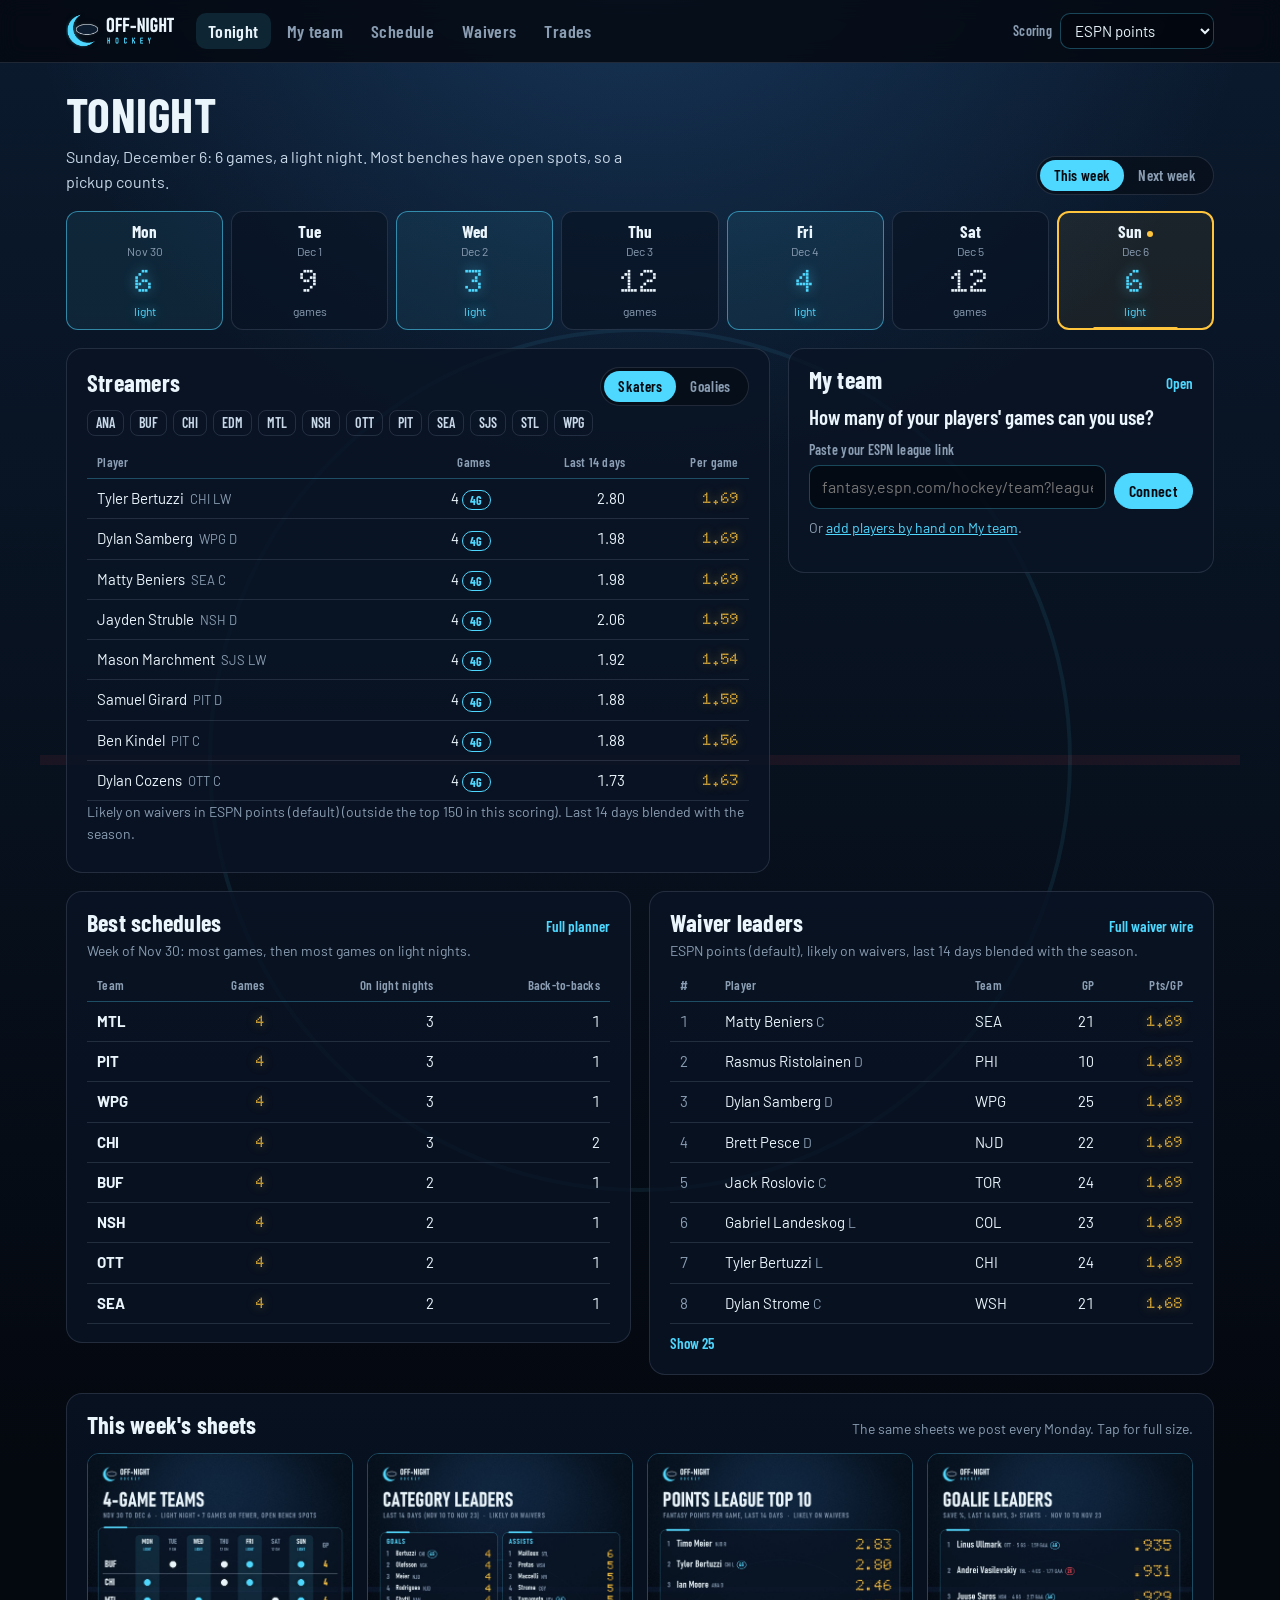
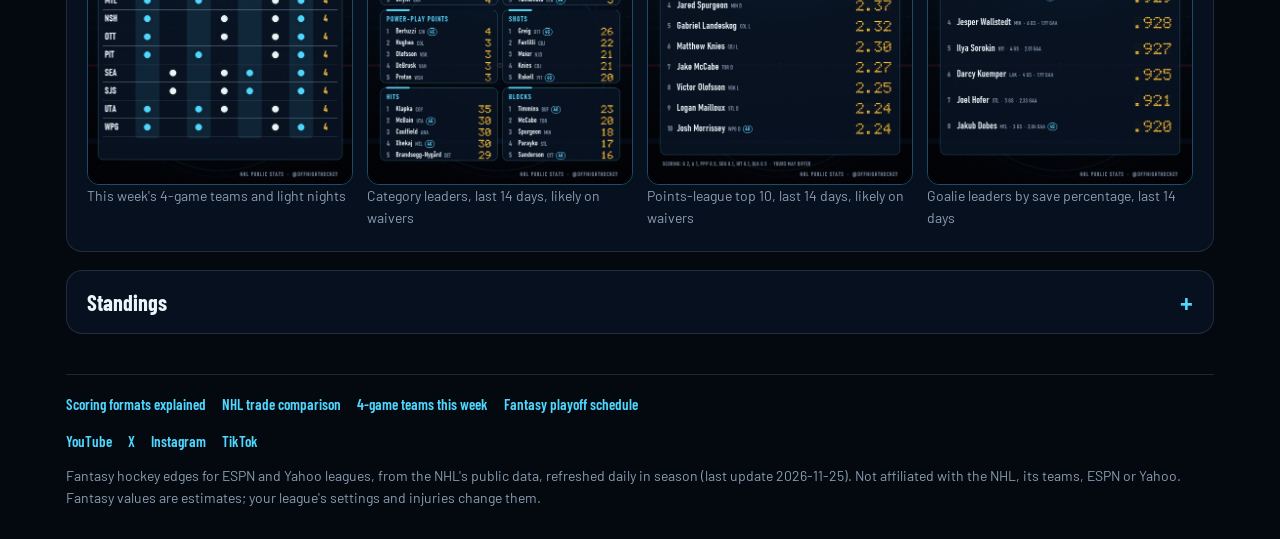
==== index.html @ 2cbe9d88 "Injury list first for player status: IR, OUT, SUSP, DTD tags" ====
<!doctype html>
<html lang="en"><head><meta charset="utf-8"><meta name="viewport" content="width=device-width, initial-scale=1">
<title>Off-Night Hockey | Fantasy hockey schedule, waiver leaders and trade calculators</title><meta name="description" content="This week&#x27;s 4-game teams and light nights, waiver leaders for ESPN, Yahoo and categories leagues, and trade calculators that use your scoring.">
<meta property="og:title" content="Off-Night Hockey | Fantasy hockey schedule, waiver leaders and trade calculators"><meta property="og:description" content="This week&#x27;s 4-game teams and light nights, waiver leaders for ESPN, Yahoo and categories leagues, and trade calculators that use your scoring.">
<meta property="og:url" content="https://offnighthockey.github.io/index.html"><meta property="og:image" content="https://offnighthockey.github.io/og.jpg"><meta property="og:type" content="website">
<meta name="twitter:card" content="summary_large_image"><meta name="twitter:site" content="@OffNightHKY"><link rel="canonical" href="https://offnighthockey.github.io/index.html">
<script type="application/ld+json">{"@context": "https://schema.org", "@type": "Organization", "name": "Off-Night Hockey", "url": "https://offnighthockey.github.io/", "logo": "https://offnighthockey.github.io/logo.png", "sameAs": ["https://www.youtube.com/@OffNightHockey", "https://x.com/OffNightHKY", "https://www.instagram.com/offnighthky/", "https://www.tiktok.com/@offnighthockey00"]}</script>
<meta name="google-site-verification" content="2fv9aJlHGEzhI1LBypkRz-0BJGY0QKjJws0ZWl0tpJ4">
<link rel="icon" href="icon.png"><link rel="manifest" href="manifest.webmanifest"><meta name="theme-color" content="#0b1a2e">
<script>try{if(sessionStorage.getItem("onh.wipe")!==null&&!matchMedia("(prefers-reduced-motion: reduce)").matches)document.documentElement.classList.add("wiping")}catch(e){}</script>
<link rel="apple-touch-icon" href="app-192.png"><meta name="apple-mobile-web-app-capable" content="yes"><link rel="preconnect" href="https://fonts.googleapis.com"><link rel="preconnect" href="https://fonts.gstatic.com" crossorigin><link rel="stylesheet" href="https://fonts.googleapis.com/css2?family=Barlow+Condensed:wght@500;600;700&family=Barlow:wght@400;500;600&display=swap"><link rel="stylesheet" href="https://fonts.googleapis.com/css2?family=Doto:wght@800&display=swap"><link rel="stylesheet" href="style.css?v=2538d525">
<script src="app.js?v=01b6d016" defer></script></head>
<body data-page="home"><header class="site"><div class="wrap bar-in"><a class="brand" href="index.html" aria-label="Off-Night Hockey home"><img src="logo.png" alt="Off-Night Hockey"></a>
<nav class="main" aria-label="Main"><a href="index.html" aria-current=page>Tonight</a><a href="team.html">My team</a><a href="schedule.html">Schedule</a><a href="waiver-wire.html">Waivers</a><a href="trade.html">Trades</a></nav><label class="scoring"><span>Scoring</span><select id="fmt" aria-label="Your league&#39;s scoring"></select></label></div></header>
<div class="wrap"><main>
<div class="pagehead"><div><h1 id="night-title">Tonight</h1><p class="sub" id="night-sub">Pick a night to see who plays and who to stream.</p></div>
<div class="seg" role="group" aria-label="Week"><button type="button" data-wk="0" aria-pressed="true">This week</button><button type="button" data-wk="1" aria-pressed="false">Next week</button></div></div>
<div class="board" id="board" role="group" aria-label="Nights this week"></div>
<div class="split">
<section class="panel sweepable" id="night-panel"><div class="panel-head"><h2 id="np-title">Streamers</h2>
<div class="seg" role="group" aria-label="Show"><button type="button" data-show="sk" aria-pressed="true">Skaters</button><button type="button" data-show="g" aria-pressed="false">Goalies</button></div></div>
<p class="note" id="np-teams"></p><div id="np-list" aria-live="polite"></div></section>
<aside class="panel" id="snap"><div class="panel-head"><h2>My team</h2><a href="team.html">Open</a></div><div id="snap-body"><p class="note">Loading...</p></div></aside>
</div>
<div class="split even">
<section class="panel"><div class="panel-head"><h2>Best schedules</h2><a href="schedule.html">Full planner</a></div><p class="note" id="best-note"></p><div id="best"></div></section>
<section class="panel"><div class="panel-head"><h2>Waiver leaders</h2><a href="waiver-wire.html">Full waiver wire</a></div><p class="note" id="leader-note"></p><div id="leaders"></div>
<button type="button" class="more" id="leaders-more">Show 25</button></section>
</div>
<section class="panel"><div class="panel-head"><h2>This week&#39;s sheets</h2><span class="note">The same sheets we post every Monday. Tap for full size.</span></div><div class="sheets"><figure><a href="week/schedule.jpg"><img src="week/schedule.jpg" alt="This week&#x27;s 4-game teams and light nights" loading="lazy" width="1080" height="1350"></a><figcaption class="small muted">This week&#x27;s 4-game teams and light nights</figcaption></figure><figure><a href="week/cats.jpg"><img src="week/cats.jpg" alt="Category leaders, last 14 days, likely on waivers" loading="lazy" width="1080" height="1350"></a><figcaption class="small muted">Category leaders, last 14 days, likely on waivers</figcaption></figure><figure><a href="week/points.jpg"><img src="week/points.jpg" alt="Points-league top 10, last 14 days, likely on waivers" loading="lazy" width="1080" height="1350"></a><figcaption class="small muted">Points-league top 10, last 14 days, likely on waivers</figcaption></figure><figure><a href="week/goalies.jpg"><img src="week/goalies.jpg" alt="Goalie leaders by save percentage, last 14 days" loading="lazy" width="1080" height="1350"></a><figcaption class="small muted">Goalie leaders by save percentage, last 14 days</figcaption></figure></div></section>
<details class="panel fold"><summary>Standings</summary><div class="standings" id="standings"></div></details>
</main>
<footer class="site"><p class="foot-links"><a href="fantasy.html">Scoring formats explained</a><a href="nhl-trade.html">NHL trade comparison</a><a href="nhl-4-game-teams-this-week.html">4-game teams this week</a><a href="schedule.html">Fantasy playoff schedule</a></p>
<p class="social"><a href="https://www.youtube.com/@OffNightHockey" rel="me noopener" target="_blank">YouTube</a><a href="https://x.com/OffNightHKY" rel="me noopener" target="_blank">X</a><a href="https://www.instagram.com/offnighthky/" rel="me noopener" target="_blank">Instagram</a><a href="https://www.tiktok.com/@offnighthockey00" rel="me noopener" target="_blank">TikTok</a></p><p>Fantasy hockey edges for ESPN and Yahoo leagues, from the NHL's public data, refreshed daily in season (last update <span id="updated">this week</span>).
Not affiliated with the NHL, its teams, ESPN or Yahoo. Fantasy values are estimates; your league's settings and injuries change them.</p></footer></div>
<nav class="tabbar" aria-label="Main"><a href="index.html" aria-current=page><svg viewBox="0 0 24 24" aria-hidden="true"><path d="M20 14.5A8.5 8.5 0 0 1 9.5 4a8.5 8.5 0 1 0 10.5 10.5z"/></svg><span>Tonight</span></a><a href="team.html"><svg viewBox="0 0 24 24" aria-hidden="true"><path d="M8 3h8l4 3-2 4h-2v11H8V10H6L4 6z"/></svg><span>My team</span></a><a href="schedule.html"><svg viewBox="0 0 24 24" aria-hidden="true"><rect x="3.5" y="5" width="17" height="15" rx="2"/><path d="M3.5 10h17M8 3v4M16 3v4"/></svg><span>Schedule</span></a><a href="waiver-wire.html"><svg viewBox="0 0 24 24" aria-hidden="true"><circle cx="12" cy="12" r="8.5"/><path d="M12 8v8M8 12h8"/></svg><span>Waivers</span></a><a href="trade.html"><svg viewBox="0 0 24 24" aria-hidden="true"><path d="M4 8h13l-3-3M20 16H7l3 3"/></svg><span>Trades</span></a></nav></body></html>
---- style.css ----
/* Off-Night Hockey: night ice (research 24, 25; layout research 27). Dark rink, scoreboard amber numbers, ice-blue light nights, goal-light red. */
:root {
  --night0: #04080f; --night1: #0b1a2e; --board: rgba(9, 20, 36, .78); --ice: #eaf4fb; --ice-dim: #c8d8e8; --ice-blue: #4fd8ff;
  --red: #ff4250; --amber: #ffc53d; --steel: #8a9db2; --green: #3ddc84;
  --line: rgba(138, 157, 178, .2); --edge: rgba(79, 216, 255, .3);
  --head: "Barlow Condensed", "Bahnschrift", "Arial Narrow", sans-serif; --body: "Barlow", "Segoe UI", system-ui, sans-serif;
  --led: "Doto", "Barlow Condensed", ui-monospace, monospace;
}
* { box-sizing: border-box; }
html { background: var(--night0); scroll-padding-top: 76px; }
body {
  margin: 0; color: var(--ice); font: 16px/1.55 var(--body); min-height: 100vh;
  background:
    radial-gradient(ellipse 70% 40% at 50% -5%, rgba(60, 140, 220, .26), transparent 70%),
    url("data:image/svg+xml,%3Csvg xmlns='http://www.w3.org/2000/svg' width='1200' height='1200' viewBox='0 0 1200 1200'%3E%3Cg fill='none' stroke-opacity='.08'%3E%3Ccircle cx='600' cy='760' r='430' stroke='%234fd8ff' stroke-width='4'/%3E%3Cline x1='0' y1='760' x2='1200' y2='760' stroke='%23ff4250' stroke-width='10'/%3E%3C/g%3E%3C/svg%3E") center 0 / 1200px no-repeat,
    linear-gradient(180deg, var(--night1), var(--night0) 70%);
}
a { color: var(--ice-blue); }
a:focus-visible, button:focus-visible, input:focus-visible, select:focus-visible, summary:focus-visible { outline: 3px solid var(--amber); outline-offset: 2px; }
.wrap { max-width: 1180px; margin: 0 auto; padding: 0 16px; }

/* header: compact and sticky, with the one scoring picker every tool reads */
header.site { position: sticky; top: 0; z-index: 20; background: rgba(4, 8, 15, .82); backdrop-filter: blur(10px); border-bottom: 1px solid var(--line); }
.bar-in { display: flex; align-items: center; gap: 22px; height: 62px; }
.brand img { height: 36px; display: block; }
nav.main { display: flex; gap: 4px; flex: 1; }
nav.main a { font: 600 18px/1 var(--head); letter-spacing: .02em; color: var(--steel); text-decoration: none; padding: 9px 12px; border-radius: 10px; }
nav.main a:hover { color: var(--ice); background: rgba(79, 216, 255, .06); }
nav.main a[aria-current="page"] { color: var(--ice); background: rgba(79, 216, 255, .12); }
.scoring { display: flex; align-items: center; gap: 8px; margin: 0 0 0 auto; }
.scoring span { font: 600 14px/1 var(--head); color: var(--steel); }
.scoring select { width: auto; padding: 7px 10px; font-size: 15px; }

/* type */
h1, h2, h3 { font-family: var(--head); font-weight: 700; line-height: 1.05; margin: 0 0 .35em; }
h1 { font-size: clamp(32px, 4.6vw, 48px); text-transform: uppercase; letter-spacing: .01em; }
h2 { font-size: 24px; letter-spacing: .01em; }
h3 { font-size: 19px; color: var(--ice-blue); }
.sub, .lede { color: var(--ice-dim); max-width: 64ch; margin: 0; }
.lede { font-size: 17px; }
.note { color: var(--steel); font-size: 14px; margin: 0 0 10px; }
.kicker { font: 600 15px/1.2 var(--head); color: var(--steel); margin: 0 0 6px; }
.muted { color: var(--steel); }
.small { font-size: 14px; }

/* page head: title left, view switch right */
.pagehead { display: flex; justify-content: space-between; align-items: flex-end; gap: 16px; flex-wrap: wrap; margin: 26px 0 16px; }
.pagehead h1 { margin: 0 0 6px; }
.hero { padding: 26px 0 4px; }

/* segmented control */
.seg { display: inline-flex; border: 1px solid var(--line); border-radius: 999px; padding: 3px; background: rgba(4, 8, 15, .5); flex-wrap: wrap; }
.seg button { font: 600 15px/1 var(--head); letter-spacing: .02em; color: var(--steel); background: transparent; border: 0; border-radius: 999px; padding: 8px 14px; cursor: pointer; }
.seg button[aria-pressed="true"], .seg button[aria-selected="true"] { color: var(--night0); background: var(--ice-blue); }
.tabs-row { margin: 0 0 14px; }

/* the night board: seven scoreboard tiles, the one bold element */
.board { display: grid; grid-template-columns: repeat(7, minmax(0, 1fr)); gap: 8px; margin: 0 0 18px; }
.tile { font: inherit; color: var(--steel); background: rgba(9, 20, 36, .72); border: 1px solid var(--line); border-radius: 12px; padding: 10px 6px 9px;
  display: flex; flex-direction: column; align-items: center; gap: 1px; text-align: center; position: relative; }
button.tile { cursor: pointer; }
button.tile:hover { border-color: var(--edge); }
.tile .dn { font: 700 17px/1.1 var(--head); color: var(--ice); }
.tile .dd { font-size: 12px; }
.tile b { font: 800 32px/1.05 var(--led); color: var(--ice); margin: 4px 0 2px; font-variant-numeric: tabular-nums; }
.tile .dl { font-size: 12px; }
.tile.light { border-color: rgba(79, 216, 255, .55); background: rgba(79, 216, 255, .08); }
.tile.light b, .tile.light .dl { color: var(--ice-blue); text-shadow: 0 0 12px rgba(79, 216, 255, .6); }
.tile.packed b { color: var(--red); text-shadow: 0 0 10px rgba(255, 66, 80, .45); }
.tile.none { opacity: .45; }
.tile.today .dn::after { content: ""; display: inline-block; width: 6px; height: 6px; border-radius: 50%; background: var(--amber); margin-left: 5px; vertical-align: middle; }
.tile[aria-pressed="true"] { border: 2px solid var(--amber); padding: 9px 5px 8px; background: rgba(255, 197, 61, .07); }
.tile[aria-pressed="true"]::after { content: ""; position: absolute; left: 22%; right: 22%; bottom: -2px; height: 3px; border-radius: 2px; background: var(--amber); }

/* layout */
.split { display: grid; grid-template-columns: minmax(0, 1.65fr) minmax(280px, 1fr); gap: 18px; align-items: start; }
.split.even { grid-template-columns: minmax(0, 1fr) minmax(0, 1fr); }
.split.team { grid-template-columns: minmax(270px, 330px) minmax(0, 1fr); }
.stack { display: grid; gap: 18px; }
.stack .panel { margin: 0; }
.panel { background: var(--board); border: 1px solid var(--line); border-radius: 16px; padding: 18px 20px; margin: 0 0 18px; position: relative; overflow: hidden; }
.split > .panel { margin: 0; }
.split { margin-bottom: 18px; }
.panel-head { display: flex; justify-content: space-between; align-items: baseline; gap: 12px; flex-wrap: wrap; margin-bottom: 4px; }
.panel-head h2 { margin: 0; }
.panel-head a { font: 600 15px/1 var(--head); text-decoration: none; }
.panel-head a:hover { text-decoration: underline; }
.grid2 { display: grid; grid-template-columns: repeat(auto-fit, minmax(300px, 1fr)); gap: 18px; }
.panel.red { border-color: rgba(255, 66, 80, .5); }

/* the one animation: a resurfacer sheen across the panel when you pick another night */
.sweepable.sweep::after { content: ""; position: absolute; inset: 0; pointer-events: none;
  background: linear-gradient(100deg, transparent 30%, rgba(220, 240, 255, .16) 48%, rgba(220, 240, 255, .05) 56%, transparent 70%);
  animation: sweep .5s ease-out forwards; }
@keyframes sweep { from { transform: translateX(-100%); } to { transform: translateX(100%); } }
@media (prefers-reduced-motion: reduce) { .sweepable.sweep::after { animation: none; display: none; } }

/* numbers, pills, tables */
.led { font-family: var(--led); color: var(--amber); text-shadow: 0 0 10px rgba(255, 197, 61, .5); font-weight: 800; font-variant-numeric: tabular-nums; }
.pill { display: inline-block; font: 700 12px/1 var(--head); letter-spacing: .04em; padding: 3px 7px; border-radius: 999px; border: 1.5px solid var(--ice-blue); color: var(--ice-blue); vertical-align: middle; }
.pill.two { border-color: var(--red); color: var(--red); }
.pill.amber { border-color: var(--amber); color: var(--amber); }
.chips { display: flex; flex-wrap: wrap; gap: 6px; margin: 0 0 12px; }
.chip { font: 600 14px/1 var(--head); color: var(--ice-dim); border: 1px solid var(--line); border-radius: 8px; padding: 5px 8px; }
.chip.mine { border-color: var(--amber); color: var(--amber); }
.scroll { overflow-x: auto; }
table { border-collapse: collapse; width: 100%; font-variant-numeric: tabular-nums; }
th { font: 600 13px/1.2 var(--head); letter-spacing: .02em; color: var(--steel); text-align: left; padding: 7px 10px; border-bottom: 1px solid var(--edge); white-space: nowrap; }
td { padding: 8px 10px; border-bottom: 1px solid var(--line); font-size: 15px; }
td.num, th.num { text-align: right; }
.meta { color: var(--steel); font-size: 13px; margin-left: 6px; }
* { scrollbar-color: rgba(79, 216, 255, .35) transparent; scrollbar-width: thin; }
tr.mine td:first-child { box-shadow: inset 3px 0 0 var(--amber); }
.num.warn { color: var(--red); }
.sched td.dot { text-align: center; }
.sched td.light, .sched th.light { background: rgba(79, 216, 255, .08); }
.sched td.opp { text-align: center; font-size: 14px; white-space: nowrap; color: var(--ice-dim); }
.dot i { display: inline-block; width: 14px; height: 14px; border-radius: 50%; background: var(--ice); box-shadow: 0 0 10px rgba(234, 244, 251, .55); }
td.light i { background: var(--ice-blue); box-shadow: 0 0 12px rgba(79, 216, 255, .8); }
.more { font: 600 15px/1 var(--head); color: var(--ice-blue); background: none; border: 0; padding: 12px 0 0; cursor: pointer; }
.more:hover { text-decoration: underline; }

/* forms */
label { font: 600 14px/1.2 var(--head); letter-spacing: .02em; color: var(--steel); display: block; margin: 12px 0 6px; }
input, select { width: 100%; font: 16px var(--body); color: var(--ice); background: rgba(4, 8, 15, .7); border: 1px solid var(--edge); border-radius: 10px; padding: 9px 12px; }
input.games { width: 72px; padding: 6px 8px; text-align: right; }
.controls { display: grid; grid-template-columns: repeat(auto-fit, minmax(190px, 1fr)); gap: 12px; margin: 0 0 14px; }
.controls label { margin-top: 0; }
.tabs { display: flex; flex-wrap: wrap; gap: 8px; margin: 10px 0 16px; }
.tabs button, .btn { font: 600 16px/1 var(--head); letter-spacing: .02em; color: var(--steel); background: transparent; border: 1.5px solid rgba(138, 157, 178, .45);
  border-radius: 999px; padding: 9px 14px; cursor: pointer; text-decoration: none; display: inline-block; }
.tabs button[aria-pressed="true"], .btn.primary { color: var(--night0); background: var(--ice-blue); border-color: var(--ice-blue); }
.x { background: none; border: 0; color: var(--steel); font-size: 20px; line-height: 1; cursor: pointer; padding: 2px 6px; border-radius: 6px; }
.x:hover { color: var(--red); background: rgba(255, 66, 80, .1); }

/* My team */
.roster { list-style: none; margin: 10px 0 0; padding: 0; max-height: 420px; overflow-y: auto; }
.roster li { display: flex; align-items: center; justify-content: space-between; gap: 8px; padding: 7px 0; border-bottom: 1px solid var(--line); }
.roster li span { font-size: 15px; }
.roster .pos { color: var(--steel); font-size: 13px; margin-left: 6px; }
.slotedit { display: grid; grid-template-columns: repeat(4, 1fr); gap: 8px; margin-top: 8px; }
.slotedit label { margin: 0 0 4px; }
.slotedit input { padding: 6px 8px; }
.connect { margin-top: 18px; padding-top: 14px; border-top: 1px solid var(--line); }
.big-line { font: 600 21px/1.3 var(--head); margin: 0 0 6px; }
.big-line .led { font-size: 26px; }
.empty { text-align: left; padding: 6px 0; }
.empty .btn { margin-top: 8px; }
.lineup { display: grid; grid-template-columns: repeat(auto-fit, minmax(210px, 1fr)); gap: 14px; }
.lineup h3 { margin-bottom: 6px; }
.lineup ul { list-style: none; margin: 0; padding: 0; }
.lineup li { padding: 4px 0; border-bottom: 1px solid var(--line); font-size: 15px; }

/* trade pages */
.side h3 { display: flex; justify-content: space-between; align-items: baseline; }
.side .total { font-size: 34px; }
.verdict { text-align: center; font: 700 clamp(26px, 4vw, 38px)/1.1 var(--head); text-transform: uppercase; margin: 8px 0; }
.verdict.fair { color: var(--amber); } .verdict.win { color: var(--green); }
.weights { display: grid; grid-template-columns: repeat(auto-fit, minmax(90px, 1fr)); gap: 10px; }

/* sheets and folds */
.sheets { display: grid; grid-auto-flow: column; grid-auto-columns: minmax(200px, 1fr); gap: 14px; overflow-x: auto; padding-bottom: 4px; }
.sheets img { width: 100%; height: auto; border-radius: 12px; border: 1px solid var(--edge); display: block; }
.sheets figure { margin: 0; }
details.fold > summary { font: 700 22px/1.2 var(--head); cursor: pointer; list-style: none; display: flex; justify-content: space-between; align-items: center; }
details.fold > summary::-webkit-details-marker { display: none; }
details.fold > summary::after { content: "+"; font: 600 26px/1 var(--body); color: var(--ice-blue); }
details.fold[open] > summary::after { content: "\2212"; }
details.fold[open] > summary { margin-bottom: 12px; }
.standings { display: grid; grid-template-columns: repeat(auto-fit, minmax(240px, 1fr)); gap: 18px; }
.standings h3 { font-size: 17px; }

/* footer */
footer.site { margin: 40px 0 30px; color: var(--steel); font-size: 14px; border-top: 1px solid var(--line); padding-top: 16px; }
footer.site p { margin: 0 0 10px; }
.foot-links a, .social a { margin-right: 16px; font: 600 15px/1.8 var(--head); text-decoration: none; display: inline-block; }

/* phone: header keeps the logo and scoring picker; navigation moves to a bottom tab bar */
.tabbar { display: none; }
@media (max-width: 860px) {
  .split, .split.even, .split.team { grid-template-columns: minmax(0, 1fr); }
  nav.main { display: none; }
  .bar-in { height: 56px; gap: 12px; }
  .brand img { height: 30px; }
  .scoring span { display: none; }
  body { padding-bottom: 74px; }
  .tabbar { display: grid; grid-template-columns: repeat(5, 1fr); position: fixed; left: 0; right: 0; bottom: 0; z-index: 30;
    background: rgba(4, 8, 15, .94); backdrop-filter: blur(10px); border-top: 1px solid var(--line); padding: 6px 4px calc(6px + env(safe-area-inset-bottom)); }
  .tabbar a { display: flex; flex-direction: column; align-items: center; gap: 3px; color: var(--steel); text-decoration: none; font: 600 12px/1 var(--head); padding: 4px 0; }
  .tabbar svg { width: 24px; height: 24px; fill: none; stroke: currentColor; stroke-width: 1.7; stroke-linecap: round; stroke-linejoin: round; }
  .tabbar a[aria-current="page"] { color: var(--ice-blue); }
  .pagehead { margin: 18px 0 12px; }
  .panel { padding: 16px; }
}
@media (max-width: 560px) {
  .scoring { flex: 1; min-width: 0; justify-content: flex-end; }
  .scoring select { max-width: 190px; }
  .board { gap: 4px; }
  .tile { padding: 7px 0 6px; border-radius: 10px; }
  .tile[aria-pressed="true"] { padding: 6px 0 5px; }
  .tile .dn { font-size: 15px; }
  .tile .dd, .tile .dl { font-size: 10.5px; }
  .tile b { font-size: 21px; margin: 2px 0 1px; }
  .tile.today .dn::after { width: 5px; height: 5px; margin-left: 3px; }
  td .meta { display: block; margin-left: 0; }
  td { font-size: 14px; padding: 7px 6px; }
  th { padding: 6px; }
}
.lineup li .led, .lineup li .pill { float: right; margin-left: 8px; }

/* ESPN sync, matchup, alerts */
form.inline { display: flex; gap: 8px; margin: 6px 0 8px; }
form.inline input { flex: 1; min-width: 0; }
form.inline .btn { white-space: nowrap; }
.alert { border-left: 3px solid var(--amber); background: rgba(255, 197, 61, .08); padding: 8px 12px; border-radius: 0 10px 10px 0; margin: 0 0 12px; }
.matchup { margin: 0 0 12px; padding-bottom: 12px; border-bottom: 1px solid var(--line); }
.matchup span { display: block; font: 600 15px/1.3 var(--head); color: var(--steel); margin-bottom: 2px; }
.matchup .led { font-size: 24px; }
details.private { margin-top: 10px; }
details.private summary { cursor: pointer; color: var(--ice-blue); font: 600 15px/1.4 var(--head); }
details.private ol { padding-left: 18px; }
.btn.bm { cursor: grab; border-color: var(--amber); color: var(--amber); padding: 6px 10px; }

/* page transition: stick, puck and a sheet of fresh ice (app.js wipeOut / wipeIn) */
html.wiping::after { content: ""; position: fixed; inset: 0; z-index: 99; background: linear-gradient(180deg, var(--night1), var(--night0)); animation: wipe-failsafe .01s 1.6s forwards; }
@keyframes wipe-failsafe { to { visibility: hidden; } }
.rinkwipe { position: fixed; inset: 0; z-index: 100; pointer-events: none; overflow: hidden; }
.rinkwipe.rev { transform: scaleX(-1); }
.rinkwipe .sheet { position: absolute; inset: 0; clip-path: inset(0 100% 0 0);
  background: radial-gradient(ellipse 55% 45% at 50% 38%, rgba(60, 140, 220, .22), transparent 70%), linear-gradient(180deg, var(--night1), var(--night0)); }
.rinkwipe .rider { position: absolute; left: -250px; top: 50%; width: 250px; height: 184px; will-change: transform; }
.rinkwipe .rider::before { content: ""; position: absolute; right: -2px; top: -50vh; height: 100vh; width: 3px;
  background: linear-gradient(180deg, transparent, rgba(220, 240, 255, .75) 30%, rgba(220, 240, 255, .75) 70%, transparent); box-shadow: 0 0 22px 4px rgba(79, 216, 255, .45); }
.rinkwipe svg { position: absolute; inset: 0; width: 250px; height: 184px; overflow: visible; filter: drop-shadow(0 6px 10px rgba(0, 0, 0, .5)); }
.rinkwipe .spray { position: absolute; right: 50px; top: 141px; width: 360px; height: 5px; border-radius: 2px;
  background: linear-gradient(90deg, transparent, rgba(220, 240, 255, .55)); box-shadow: 0 -8px 0 -1px rgba(220, 240, 255, .18), 0 7px 0 -1px rgba(220, 240, 255, .12); }
@media (max-width: 560px) { .rinkwipe .rider { left: -160px; width: 160px; height: 118px; } .rinkwipe svg { width: 160px; height: 118px; } .rinkwipe .spray { right: 32px; top: 90px; width: 200px; height: 4px; } }
.pill.out { border-color: var(--red); color: var(--red); }
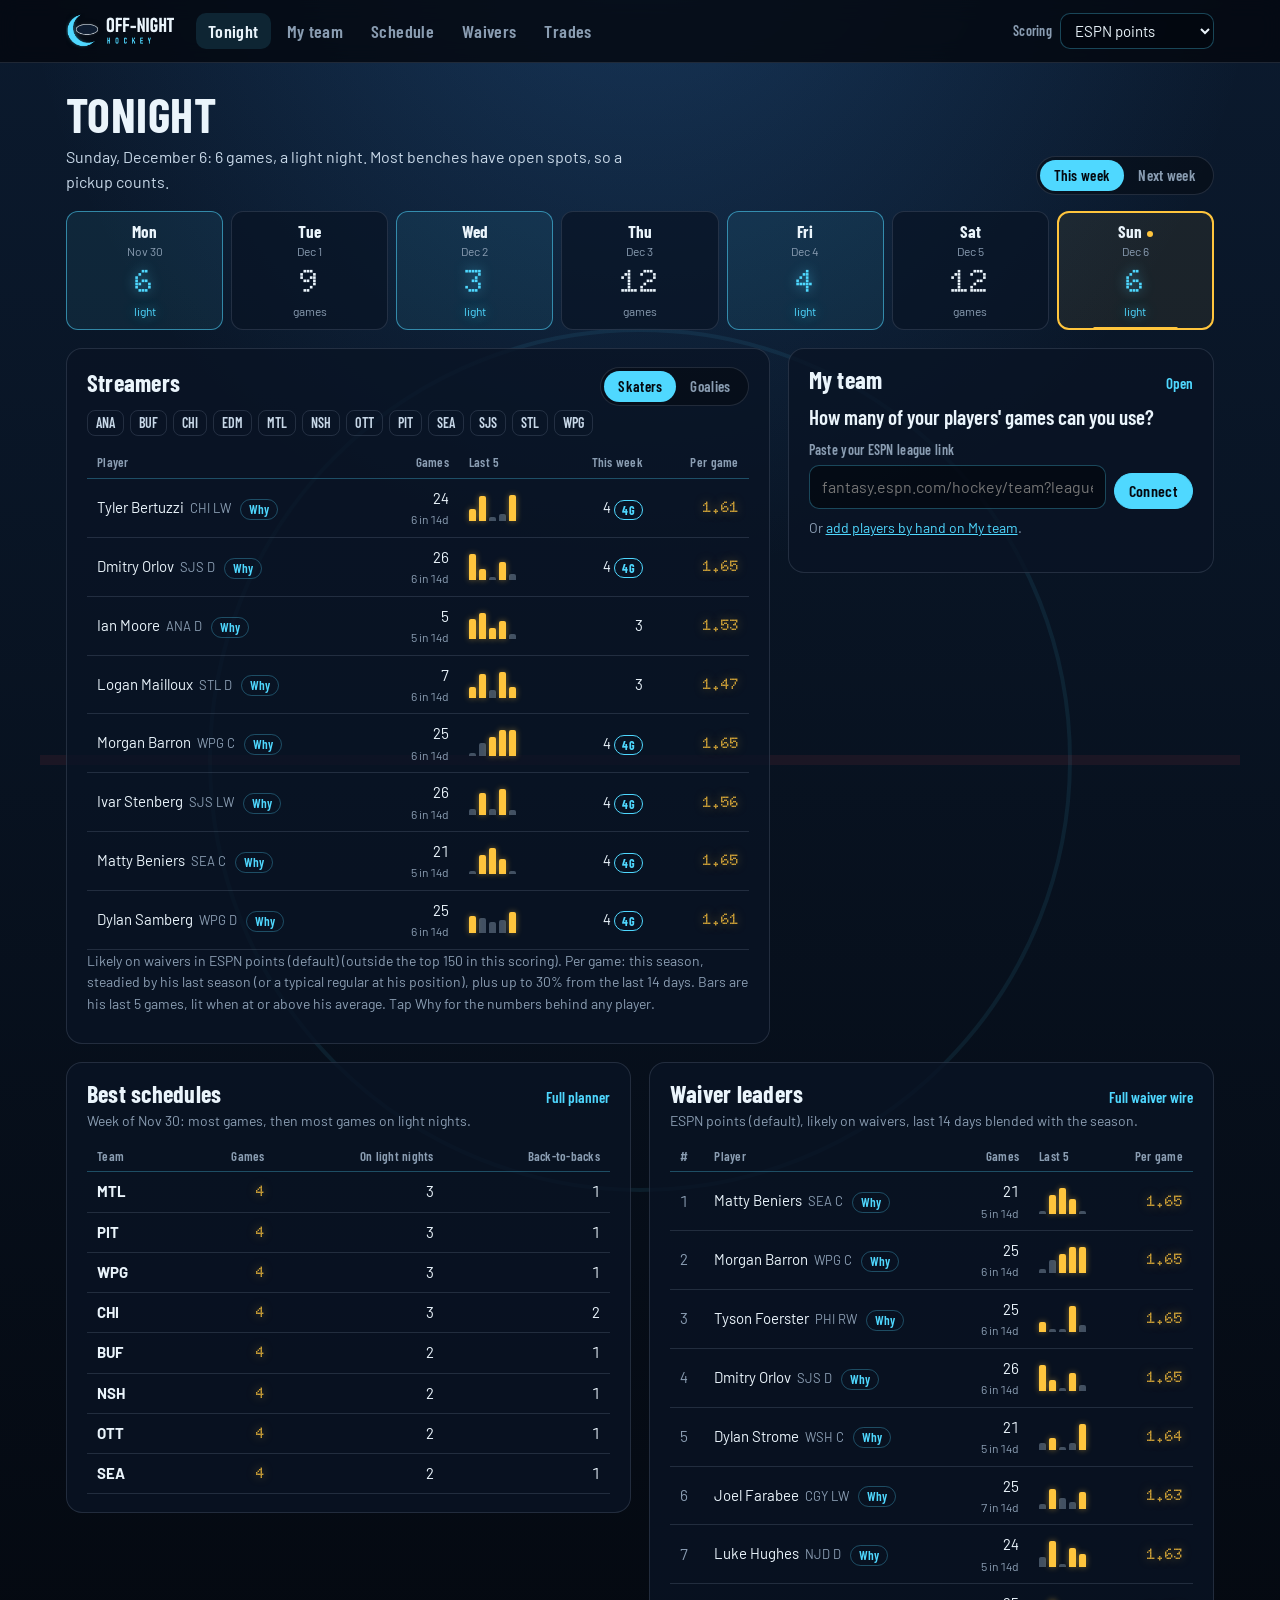
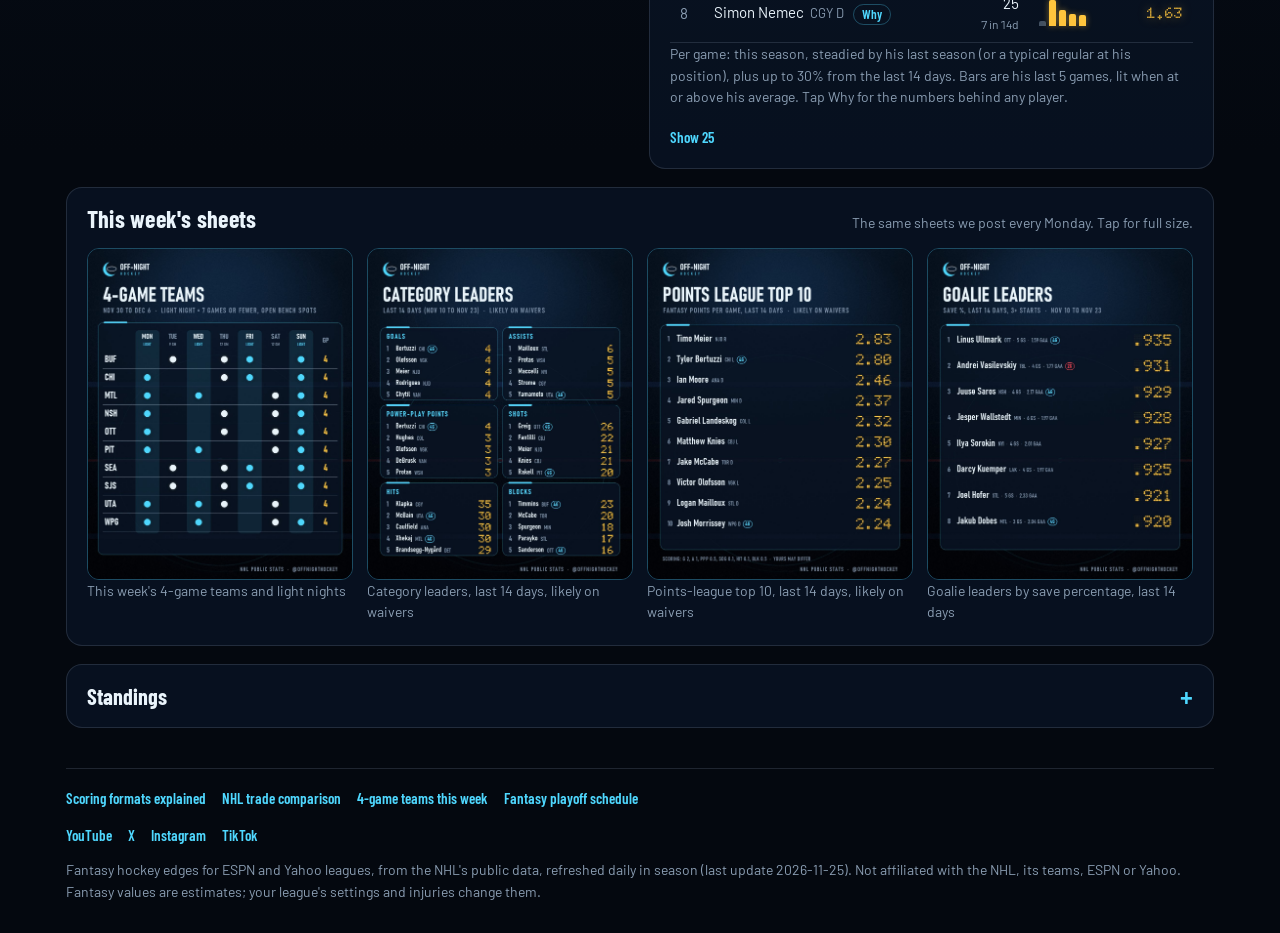
==== commit d9d5aa46: "Per-game values backed by evidence: sample-size steadying, last 5 games, Why panel, big-night cap" ====
--- a/index.html
+++ b/index.html
@@ -8,8 +8,8 @@
 <meta name="google-site-verification" content="2fv9aJlHGEzhI1LBypkRz-0BJGY0QKjJws0ZWl0tpJ4">
 <link rel="icon" href="icon.png"><link rel="manifest" href="manifest.webmanifest"><meta name="theme-color" content="#0b1a2e">
 <script>try{if(sessionStorage.getItem("onh.wipe")!==null&&!matchMedia("(prefers-reduced-motion: reduce)").matches)document.documentElement.classList.add("wiping")}catch(e){}</script>
-<link rel="apple-touch-icon" href="app-192.png"><meta name="apple-mobile-web-app-capable" content="yes"><link rel="preconnect" href="https://fonts.googleapis.com"><link rel="preconnect" href="https://fonts.gstatic.com" crossorigin><link rel="stylesheet" href="https://fonts.googleapis.com/css2?family=Barlow+Condensed:wght@500;600;700&family=Barlow:wght@400;500;600&display=swap"><link rel="stylesheet" href="https://fonts.googleapis.com/css2?family=Doto:wght@800&display=swap"><link rel="stylesheet" href="style.css?v=2538d525">
-<script src="app.js?v=01b6d016" defer></script></head>
+<link rel="apple-touch-icon" href="app-192.png"><meta name="apple-mobile-web-app-capable" content="yes"><link rel="preconnect" href="https://fonts.googleapis.com"><link rel="preconnect" href="https://fonts.gstatic.com" crossorigin><link rel="stylesheet" href="https://fonts.googleapis.com/css2?family=Barlow+Condensed:wght@500;600;700&family=Barlow:wght@400;500;600&display=swap"><link rel="stylesheet" href="https://fonts.googleapis.com/css2?family=Doto:wght@800&display=swap"><link rel="stylesheet" href="style.css?v=95349205">
+<script src="app.js?v=79624fe3" defer></script></head>
 <body data-page="home"><header class="site"><div class="wrap bar-in"><a class="brand" href="index.html" aria-label="Off-Night Hockey home"><img src="logo.png" alt="Off-Night Hockey"></a>
 <nav class="main" aria-label="Main"><a href="index.html" aria-current=page>Tonight</a><a href="team.html">My team</a><a href="schedule.html">Schedule</a><a href="waiver-wire.html">Waivers</a><a href="trade.html">Trades</a></nav><label class="scoring"><span>Scoring</span><select id="fmt" aria-label="Your league&#39;s scoring"></select></label></div></header>
 <div class="wrap"><main>
--- a/style.css
+++ b/style.css
@@ -236,3 +236,16 @@
   background: linear-gradient(90deg, transparent, rgba(220, 240, 255, .55)); box-shadow: 0 -8px 0 -1px rgba(220, 240, 255, .18), 0 7px 0 -1px rgba(220, 240, 255, .12); }
 @media (max-width: 560px) { .rinkwipe .rider { left: -160px; width: 160px; height: 118px; } .rinkwipe svg { width: 160px; height: 118px; } .rinkwipe .spray { right: 32px; top: 90px; width: 200px; height: 4px; } }
 .pill.out { border-color: var(--red); color: var(--red); }
+
+/* evidence: last-5 bars and the Why panel */
+.spark { display: inline-flex; align-items: flex-end; gap: 3px; height: 26px; vertical-align: middle; }
+.spark i { display: block; width: 7px; border-radius: 2px 2px 0 0; background: rgba(138, 157, 178, .45); }
+.spark i.hi { background: var(--amber); box-shadow: 0 0 6px rgba(255, 197, 61, .45); }
+td .meta { white-space: nowrap; }
+table.ev td.num .meta { display: block; margin-left: 0; font-size: 12px; }
+.why { font: 600 13px/1 var(--head); color: var(--ice-blue); background: none; border: 1px solid var(--edge); border-radius: 999px; padding: 3px 8px; margin-left: 6px; cursor: pointer; vertical-align: middle; }
+.why[aria-expanded="true"] { background: rgba(79, 216, 255, .12); }
+tr.detail td { background: rgba(4, 8, 15, .45); border-bottom: 1px solid var(--edge); }
+.whybox p { margin: 0 0 8px; font-size: 14.5px; line-height: 1.5; color: var(--ice-dim); max-width: 78ch; }
+.whybox p strong { color: var(--ice); }
+@media (max-width: 560px) { .why { display: inline-block; margin: 4px 0 0; } .spark { height: 20px; gap: 2px; } .spark i { width: 5px; } }
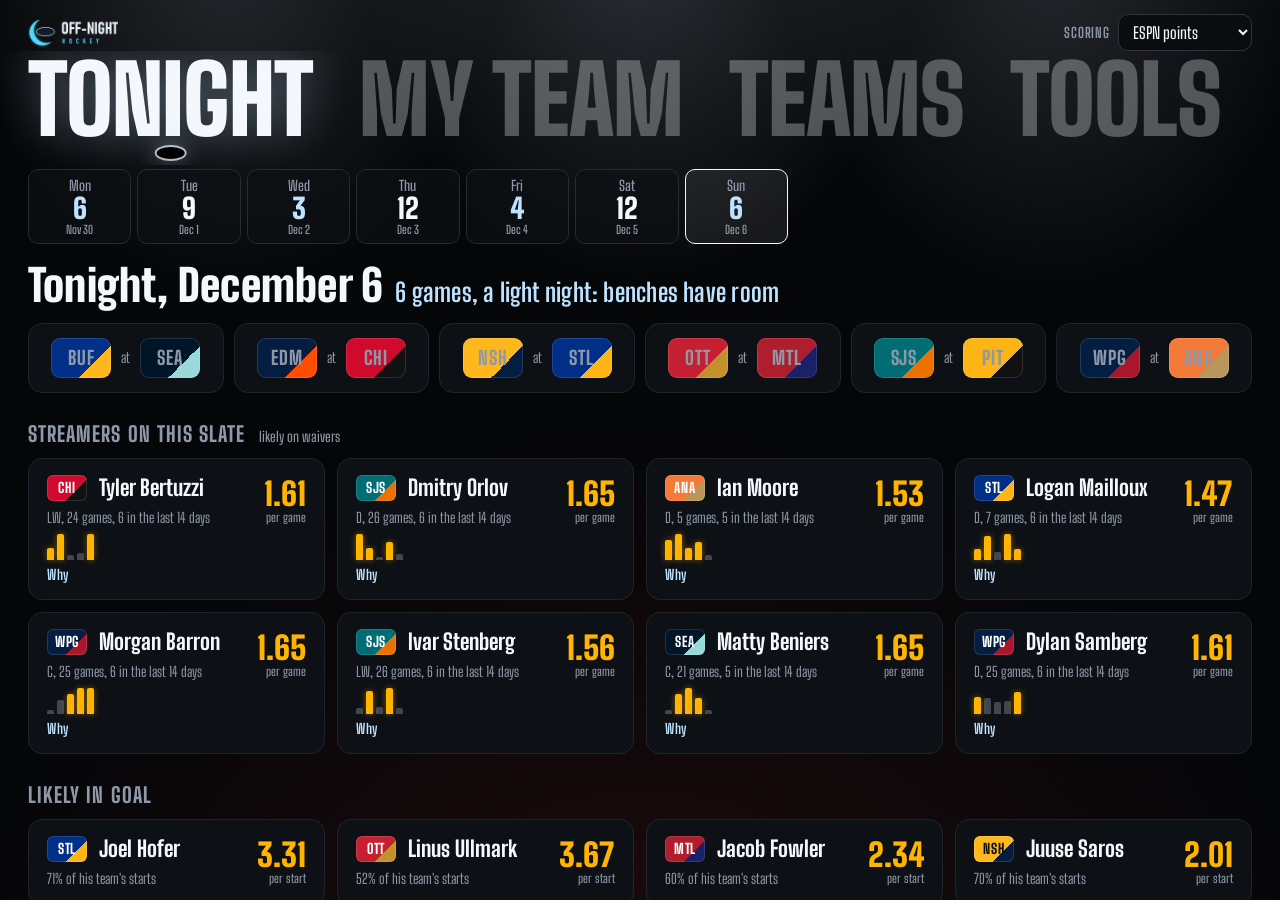
==== commit f3e09f79: "Arena redesign: headline-word sections, swipe track, team pages, add/drop moves" ====
--- a/index.html
+++ b/index.html
@@ -7,30 +7,44 @@
 <script type="application/ld+json">{"@context": "https://schema.org", "@type": "Organization", "name": "Off-Night Hockey", "url": "https://offnighthockey.github.io/", "logo": "https://offnighthockey.github.io/logo.png", "sameAs": ["https://www.youtube.com/@OffNightHockey", "https://x.com/OffNightHKY", "https://www.instagram.com/offnighthky/", "https://www.tiktok.com/@offnighthockey00"]}</script>
 <meta name="google-site-verification" content="2fv9aJlHGEzhI1LBypkRz-0BJGY0QKjJws0ZWl0tpJ4">
 <link rel="icon" href="icon.png"><link rel="manifest" href="manifest.webmanifest"><meta name="theme-color" content="#0b1a2e">
-<script>try{if(sessionStorage.getItem("onh.wipe")!==null&&!matchMedia("(prefers-reduced-motion: reduce)").matches)document.documentElement.classList.add("wiping")}catch(e){}</script>
-<link rel="apple-touch-icon" href="app-192.png"><meta name="apple-mobile-web-app-capable" content="yes"><link rel="preconnect" href="https://fonts.googleapis.com"><link rel="preconnect" href="https://fonts.gstatic.com" crossorigin><link rel="stylesheet" href="https://fonts.googleapis.com/css2?family=Barlow+Condensed:wght@500;600;700&family=Barlow:wght@400;500;600&display=swap"><link rel="stylesheet" href="https://fonts.googleapis.com/css2?family=Doto:wght@800&display=swap"><link rel="stylesheet" href="style.css?v=95349205">
-<script src="app.js?v=79624fe3" defer></script></head>
-<body data-page="home"><header class="site"><div class="wrap bar-in"><a class="brand" href="index.html" aria-label="Off-Night Hockey home"><img src="logo.png" alt="Off-Night Hockey"></a>
-<nav class="main" aria-label="Main"><a href="index.html" aria-current=page>Tonight</a><a href="team.html">My team</a><a href="schedule.html">Schedule</a><a href="waiver-wire.html">Waivers</a><a href="trade.html">Trades</a></nav><label class="scoring"><span>Scoring</span><select id="fmt" aria-label="Your league&#39;s scoring"></select></label></div></header>
-<div class="wrap"><main>
-<div class="pagehead"><div><h1 id="night-title">Tonight</h1><p class="sub" id="night-sub">Pick a night to see who plays and who to stream.</p></div>
-<div class="seg" role="group" aria-label="Week"><button type="button" data-wk="0" aria-pressed="true">This week</button><button type="button" data-wk="1" aria-pressed="false">Next week</button></div></div>
-<div class="board" id="board" role="group" aria-label="Nights this week"></div>
-<div class="split">
-<section class="panel sweepable" id="night-panel"><div class="panel-head"><h2 id="np-title">Streamers</h2>
-<div class="seg" role="group" aria-label="Show"><button type="button" data-show="sk" aria-pressed="true">Skaters</button><button type="button" data-show="g" aria-pressed="false">Goalies</button></div></div>
-<p class="note" id="np-teams"></p><div id="np-list" aria-live="polite"></div></section>
-<aside class="panel" id="snap"><div class="panel-head"><h2>My team</h2><a href="team.html">Open</a></div><div id="snap-body"><p class="note">Loading...</p></div></aside>
+<script>addEventListener('pagereveal',function(e){try{if(!e.viewTransition)return;var o=['index.html','team.html','schedule.html','waiver-wire.html','trade.html'],m={'nhl-trade.html':'trade.html','fantasy.html':'waiver-wire.html','nhl-4-game-teams-this-week.html':'schedule.html'},s=function(p){var f=p.split('/').pop()||'index.html';return o.indexOf(m[f]||f)},f=+sessionStorage.getItem('onh.from'),t=s(location.pathname);if(f>=0&&t>=0&&t<f)e.viewTransition.types.add('left')}catch(x){}})</script><script type="speculationrules">{"prerender":[{"source":"document","where":{"selector_matches":"nav a"},"eagerness":"moderate"}]}</script>
+<link rel="apple-touch-icon" href="app-192.png"><meta name="apple-mobile-web-app-capable" content="yes"><link rel="preconnect" href="https://fonts.googleapis.com"><link rel="preconnect" href="https://fonts.gstatic.com" crossorigin><link rel="stylesheet" href="https://fonts.googleapis.com/css2?family=Big+Shoulders+Display:wght@700;800;900&family=Big+Shoulders+Text:wght@400;500;600;700&display=swap"><link rel="stylesheet" href="style.css?v=c0753f0a">
+<script src="app.js?v=2b74b300" defer></script></head>
+<body data-page="home" class="home"><header class="ar-top"><a class="brand" href="index.html" aria-label="Off-Night Hockey home"><img src="logo.png" alt="Off-Night Hockey"></a><label class="scoring"><span>Scoring</span><select id="fmt" aria-label="Your league&#39;s scoring"></select></label></header>
+<nav class="ar-words" aria-label="Sections"><a href="index.html#tonight" data-go="0">Tonight</a><a href="index.html#mine" data-go="1">My team</a><a href="index.html#teams" data-go="2">Teams</a><a href="index.html#tools" data-go="3">Tools</a><i class="ar-puck" aria-hidden="true"></i></nav>
+<main class="ar-track" id="track">
+<section class="ar-slide" id="s-tonight" role="tabpanel" aria-label="Tonight"><div class="ar-in" id="ar-tonight"><p class="ar-quiet">Loading tonight's slate...</p></div></section>
+<section class="ar-slide" id="s-mine" role="tabpanel" aria-label="My team"><div class="ar-in">
+<div class="pagehead"><div><p class="sub">How many of your players' games you can actually use, where your lineup has holes, and who fills them.</p></div>
+<div class="seg" role="group" aria-label="Week"><button type="button" data-wk="rest" aria-pressed="true">Rest of this week</button><button type="button" data-wk="next" aria-pressed="false">Next week</button></div></div>
+<div class="board" id="board" role="group" aria-label="Open lineup spots by night"></div>
+<div class="split team">
+<aside class="panel" id="roster-panel"><div class="panel-head"><h2>Roster</h2><span class="note" id="roster-count"></span></div>
+<label for="add-mine">Add a player</label><input id="add-mine" placeholder="Type a name" autocomplete="off">
+<ul class="roster" id="roster"></ul>
+<label for="slots">Lineup spots</label><select id="slots"></select><div class="slotedit" id="slot-edit" hidden></div>
+<div class="connect" id="connect"></div></aside>
+<div class="stack">
+<section class="panel" id="summary"><p class="note">Loading...</p></section>
+<section class="moves" id="moves"></section>
+<section class="panel sweepable" id="night-detail" aria-live="polite"></section>
+<section class="panel" id="adds"></section>
+<details class="panel fold"><summary>Every player's week</summary><div id="mine"></div></details>
+</div></div>
+</div></section>
+<section class="ar-slide" id="s-teams" role="tabpanel" aria-label="Teams"><div class="ar-in" id="ar-teams"><p class="ar-quiet">Loading teams...</p></div></section>
+<section class="ar-slide" id="s-tools" role="tabpanel" aria-label="Tools"><div class="ar-in">
+<h2 class="ar-h">Tools <em>for the weekly grind</em></h2>
+<div class="ar-tools">
+<a class="ar-tool spot" href="schedule.html"><b>Schedule planner</b><span>Any week, opponents, back-to-backs, your fantasy playoffs and goalie start odds.</span></a>
+<a class="ar-tool spot" href="waiver-wire.html"><b>Waiver wire</b><span>This week's best pickups for every format, power-play risers and goalie streams.</span></a>
+<a class="ar-tool spot" href="trade.html"><b>Trade calculator</b><span>Is it fair in your league? Your scoring, games left, 2-for-1s judged fairly.</span></a>
+<a class="ar-tool spot" href="nhl-trade.html"><b>NHL trade comparison</b><span>Who wins the real trade: production, pace, ice time and the cap swing.</span></a>
+<a class="ar-tool spot" href="nhl-4-game-teams-this-week.html"><b>4-game teams</b><span>This week night by night, with every opponent and back-to-back.</span></a>
+<a class="ar-tool spot" href="fantasy.html"><b>Scoring formats</b><span>How ESPN, Yahoo and category leagues score, and what follows from the math.</span></a>
 </div>
-<div class="split even">
-<section class="panel"><div class="panel-head"><h2>Best schedules</h2><a href="schedule.html">Full planner</a></div><p class="note" id="best-note"></p><div id="best"></div></section>
-<section class="panel"><div class="panel-head"><h2>Waiver leaders</h2><a href="waiver-wire.html">Full waiver wire</a></div><p class="note" id="leader-note"></p><div id="leaders"></div>
-<button type="button" class="more" id="leaders-more">Show 25</button></section>
-</div>
-<section class="panel"><div class="panel-head"><h2>This week&#39;s sheets</h2><span class="note">The same sheets we post every Monday. Tap for full size.</span></div><div class="sheets"><figure><a href="week/schedule.jpg"><img src="week/schedule.jpg" alt="This week&#x27;s 4-game teams and light nights" loading="lazy" width="1080" height="1350"></a><figcaption class="small muted">This week&#x27;s 4-game teams and light nights</figcaption></figure><figure><a href="week/cats.jpg"><img src="week/cats.jpg" alt="Category leaders, last 14 days, likely on waivers" loading="lazy" width="1080" height="1350"></a><figcaption class="small muted">Category leaders, last 14 days, likely on waivers</figcaption></figure><figure><a href="week/points.jpg"><img src="week/points.jpg" alt="Points-league top 10, last 14 days, likely on waivers" loading="lazy" width="1080" height="1350"></a><figcaption class="small muted">Points-league top 10, last 14 days, likely on waivers</figcaption></figure><figure><a href="week/goalies.jpg"><img src="week/goalies.jpg" alt="Goalie leaders by save percentage, last 14 days" loading="lazy" width="1080" height="1350"></a><figcaption class="small muted">Goalie leaders by save percentage, last 14 days</figcaption></figure></div></section>
-<details class="panel fold"><summary>Standings</summary><div class="standings" id="standings"></div></details>
+<h3 class="ar-h3">This week's sheets <small>the same ones we post every Monday; tap for full size</small></h3><div class="sheets"><figure><a href="week/schedule.jpg"><img src="week/schedule.jpg" alt="This week&#x27;s 4-game teams and light nights" loading="lazy" width="1080" height="1350"></a><figcaption class="small muted">This week&#x27;s 4-game teams and light nights</figcaption></figure><figure><a href="week/cats.jpg"><img src="week/cats.jpg" alt="Category leaders, last 14 days, likely on waivers" loading="lazy" width="1080" height="1350"></a><figcaption class="small muted">Category leaders, last 14 days, likely on waivers</figcaption></figure><figure><a href="week/points.jpg"><img src="week/points.jpg" alt="Points-league top 10, last 14 days, likely on waivers" loading="lazy" width="1080" height="1350"></a><figcaption class="small muted">Points-league top 10, last 14 days, likely on waivers</figcaption></figure><figure><a href="week/goalies.jpg"><img src="week/goalies.jpg" alt="Goalie leaders by save percentage, last 14 days" loading="lazy" width="1080" height="1350"></a><figcaption class="small muted">Goalie leaders by save percentage, last 14 days</figcaption></figure></div>
+<footer class="site"><p class="foot-links"><a href="fantasy.html">Scoring formats explained</a><a href="nhl-trade.html">NHL trade comparison</a><a href="nhl-4-game-teams-this-week.html">4-game teams this week</a><a href="schedule.html">Fantasy playoff schedule</a></p><p class="social"><a href="https://www.youtube.com/@OffNightHockey" rel="me noopener" target="_blank">YouTube</a><a href="https://x.com/OffNightHKY" rel="me noopener" target="_blank">X</a><a href="https://www.instagram.com/offnighthky/" rel="me noopener" target="_blank">Instagram</a><a href="https://www.tiktok.com/@offnighthockey00" rel="me noopener" target="_blank">TikTok</a></p><p>Fantasy hockey edges for ESPN and Yahoo leagues, from the NHL's public data, refreshed daily in season (last update <span id="updated">this week</span>). Not affiliated with the NHL, its teams, ESPN or Yahoo. Fantasy values are estimates; your league's settings and injuries change them.</p></footer>
+</div></section>
 </main>
-<footer class="site"><p class="foot-links"><a href="fantasy.html">Scoring formats explained</a><a href="nhl-trade.html">NHL trade comparison</a><a href="nhl-4-game-teams-this-week.html">4-game teams this week</a><a href="schedule.html">Fantasy playoff schedule</a></p>
-<p class="social"><a href="https://www.youtube.com/@OffNightHockey" rel="me noopener" target="_blank">YouTube</a><a href="https://x.com/OffNightHKY" rel="me noopener" target="_blank">X</a><a href="https://www.instagram.com/offnighthky/" rel="me noopener" target="_blank">Instagram</a><a href="https://www.tiktok.com/@offnighthockey00" rel="me noopener" target="_blank">TikTok</a></p><p>Fantasy hockey edges for ESPN and Yahoo leagues, from the NHL's public data, refreshed daily in season (last update <span id="updated">this week</span>).
-Not affiliated with the NHL, its teams, ESPN or Yahoo. Fantasy values are estimates; your league's settings and injuries change them.</p></footer></div>
-<nav class="tabbar" aria-label="Main"><a href="index.html" aria-current=page><svg viewBox="0 0 24 24" aria-hidden="true"><path d="M20 14.5A8.5 8.5 0 0 1 9.5 4a8.5 8.5 0 1 0 10.5 10.5z"/></svg><span>Tonight</span></a><a href="team.html"><svg viewBox="0 0 24 24" aria-hidden="true"><path d="M8 3h8l4 3-2 4h-2v11H8V10H6L4 6z"/></svg><span>My team</span></a><a href="schedule.html"><svg viewBox="0 0 24 24" aria-hidden="true"><rect x="3.5" y="5" width="17" height="15" rx="2"/><path d="M3.5 10h17M8 3v4M16 3v4"/></svg><span>Schedule</span></a><a href="waiver-wire.html"><svg viewBox="0 0 24 24" aria-hidden="true"><circle cx="12" cy="12" r="8.5"/><path d="M12 8v8M8 12h8"/></svg><span>Waivers</span></a><a href="trade.html"><svg viewBox="0 0 24 24" aria-hidden="true"><path d="M4 8h13l-3-3M20 16H7l3 3"/></svg><span>Trades</span></a></nav></body></html>
+<div class="vt-rider" aria-hidden="true"><svg viewBox="0 0 150 110"><line x1="-70" y1="-90" x2="86" y2="90" stroke="#9fb3c6" stroke-width="8" stroke-linecap="round"/><line x1="-70" y1="-90" x2="-40" y2="-55" stroke="#1c2b3d" stroke-width="9" stroke-linecap="round"/><path d="M80 86 L116 86 Q121 86 121 81 L121 79 Q110 82 84 80 Z" fill="#eaf4fb"/><path d="M92 81 L92 86 M100 81 L100 86 M108 81 L108 86" stroke="#4fd8ff" stroke-width="2"/><ellipse cx="136" cy="86" rx="15" ry="6.5" fill="#05080d" stroke="rgba(234,244,251,.55)" stroke-width="1.2"/><ellipse cx="136" cy="83.5" rx="15" ry="5.5" fill="#121a24"/></svg></div></body></html>
--- a/style.css
+++ b/style.css
@@ -1,251 +1,257 @@
-/* Off-Night Hockey: night ice (research 24, 25; layout research 27). Dark rink, scoreboard amber numbers, ice-blue light nights, goal-light red. */
+/* Off-Night Hockey: the Arena (research 27). Jersey type, a spotlit black arena, giant headline tabs, cards that catch the light.
+   Team colors come through as badges; amber is the scoreboard, cold blue marks light nights, red marks packed ones. */
 :root {
-  --night0: #04080f; --night1: #0b1a2e; --board: rgba(9, 20, 36, .78); --ice: #eaf4fb; --ice-dim: #c8d8e8; --ice-blue: #4fd8ff;
-  --red: #ff4250; --amber: #ffc53d; --steel: #8a9db2; --green: #3ddc84;
-  --line: rgba(138, 157, 178, .2); --edge: rgba(79, 216, 255, .3);
-  --head: "Barlow Condensed", "Bahnschrift", "Arial Narrow", sans-serif; --body: "Barlow", "Segoe UI", system-ui, sans-serif;
-  --led: "Doto", "Barlow Condensed", ui-monospace, monospace;
+  --ink: #f4f7fb; --dim: #8e98a8; --line: #1f242c; --edge: #2d3440; --card: #0d1015;
+  --amber: #ffb400; --cold: #bfe3ff; --red: #ff3b3b; --green: #3ddc84;
+  --ice: var(--ink); --ice-blue: var(--cold); --steel: var(--dim); --ice-dim: #c9d2de; --night0: #050608;
+  --head: "Big Shoulders Display", "Arial Narrow", sans-serif; --body: "Big Shoulders Text", "Segoe UI", system-ui, sans-serif;
 }
 * { box-sizing: border-box; }
-html { background: var(--night0); scroll-padding-top: 76px; }
+html { background: #050608; scroll-padding-top: 20px; }
 body {
-  margin: 0; color: var(--ice); font: 16px/1.55 var(--body); min-height: 100vh;
-  background:
-    radial-gradient(ellipse 70% 40% at 50% -5%, rgba(60, 140, 220, .26), transparent 70%),
-    url("data:image/svg+xml,%3Csvg xmlns='http://www.w3.org/2000/svg' width='1200' height='1200' viewBox='0 0 1200 1200'%3E%3Cg fill='none' stroke-opacity='.08'%3E%3Ccircle cx='600' cy='760' r='430' stroke='%234fd8ff' stroke-width='4'/%3E%3Cline x1='0' y1='760' x2='1200' y2='760' stroke='%23ff4250' stroke-width='10'/%3E%3C/g%3E%3C/svg%3E") center 0 / 1200px no-repeat,
-    linear-gradient(180deg, var(--night1), var(--night0) 70%);
-}
-a { color: var(--ice-blue); }
-a:focus-visible, button:focus-visible, input:focus-visible, select:focus-visible, summary:focus-visible { outline: 3px solid var(--amber); outline-offset: 2px; }
-.wrap { max-width: 1180px; margin: 0 auto; padding: 0 16px; }
-
-/* header: compact and sticky, with the one scoring picker every tool reads */
-header.site { position: sticky; top: 0; z-index: 20; background: rgba(4, 8, 15, .82); backdrop-filter: blur(10px); border-bottom: 1px solid var(--line); }
-.bar-in { display: flex; align-items: center; gap: 22px; height: 62px; }
-.brand img { height: 36px; display: block; }
-nav.main { display: flex; gap: 4px; flex: 1; }
-nav.main a { font: 600 18px/1 var(--head); letter-spacing: .02em; color: var(--steel); text-decoration: none; padding: 9px 12px; border-radius: 10px; }
-nav.main a:hover { color: var(--ice); background: rgba(79, 216, 255, .06); }
-nav.main a[aria-current="page"] { color: var(--ice); background: rgba(79, 216, 255, .12); }
-.scoring { display: flex; align-items: center; gap: 8px; margin: 0 0 0 auto; }
-.scoring span { font: 600 14px/1 var(--head); color: var(--steel); }
-.scoring select { width: auto; padding: 7px 10px; font-size: 15px; }
-
-/* type */
-h1, h2, h3 { font-family: var(--head); font-weight: 700; line-height: 1.05; margin: 0 0 .35em; }
-h1 { font-size: clamp(32px, 4.6vw, 48px); text-transform: uppercase; letter-spacing: .01em; }
-h2 { font-size: 24px; letter-spacing: .01em; }
-h3 { font-size: 19px; color: var(--ice-blue); }
-.sub, .lede { color: var(--ice-dim); max-width: 64ch; margin: 0; }
-.lede { font-size: 17px; }
-.note { color: var(--steel); font-size: 14px; margin: 0 0 10px; }
-.kicker { font: 600 15px/1.2 var(--head); color: var(--steel); margin: 0 0 6px; }
-.muted { color: var(--steel); }
-.small { font-size: 14px; }
-
-/* page head: title left, view switch right */
-.pagehead { display: flex; justify-content: space-between; align-items: flex-end; gap: 16px; flex-wrap: wrap; margin: 26px 0 16px; }
-.pagehead h1 { margin: 0 0 6px; }
-.hero { padding: 26px 0 4px; }
-
-/* segmented control */
-.seg { display: inline-flex; border: 1px solid var(--line); border-radius: 999px; padding: 3px; background: rgba(4, 8, 15, .5); flex-wrap: wrap; }
-.seg button { font: 600 15px/1 var(--head); letter-spacing: .02em; color: var(--steel); background: transparent; border: 0; border-radius: 999px; padding: 8px 14px; cursor: pointer; }
-.seg button[aria-pressed="true"], .seg button[aria-selected="true"] { color: var(--night0); background: var(--ice-blue); }
+  margin: 0; color: var(--ink); font: 17px/1.5 var(--body); min-height: 100vh;
+  background: radial-gradient(ellipse 30% 55% at 18% -6%, rgba(220,235,255,.15), transparent 70%), radial-gradient(ellipse 32% 58% at 50% -9%, rgba(220,235,255,.19), transparent 70%),
+    radial-gradient(ellipse 30% 55% at 82% -6%, rgba(220,235,255,.15), transparent 70%), radial-gradient(circle at 50% 125%, rgba(255,59,59,.11), transparent 55%), #050608;
+  background-attachment: fixed;
+}
+body::after { content: ""; position: fixed; left: 0; right: 0; bottom: 0; height: 24vh; pointer-events: none; z-index: -1; opacity: .32;
+  background: radial-gradient(circle, rgba(255,255,255,.22) 1px, transparent 1.6px) 0 0 / 9px 9px; -webkit-mask: linear-gradient(transparent, #000); mask: linear-gradient(transparent, #000); }
+a { color: var(--cold); }
+a:focus-visible, button:focus-visible, input:focus-visible, select:focus-visible, summary:focus-visible { outline: 3px solid var(--amber); outline-offset: 3px; }
+.wrap { max-width: 1240px; margin: 0 auto; padding: 0 28px; }
+h1, h2, h3 { font-family: var(--head); font-weight: 800; line-height: 1.02; margin: 0 0 .4em; letter-spacing: .005em; }
+h1 { font-size: clamp(38px, 5.6vw, 72px); font-weight: 900; text-transform: uppercase; }
+h2 { font-size: clamp(24px, 2.6vw, 32px); }
+h3 { font-size: 20px; }
+.sub, .lede { color: var(--ice-dim); max-width: 66ch; margin: 0; } .lede { font-size: 19px; }
+.note, .small { color: var(--dim); font-size: 15px; } .note { margin: 0 0 10px; }
+.muted { color: var(--dim); }
+.kicker { font: 700 16px var(--head); color: var(--dim); letter-spacing: .06em; text-transform: uppercase; margin: 0 0 8px; }
+
+/* ---------- header and the headline words (they are the tabs on every page) ---------- */
+.ar-top { display: flex; justify-content: space-between; align-items: center; gap: 16px; padding: 14px 28px 0; }
+.ar-top img { height: 30px; display: block; }
+.scoring { display: flex; gap: 8px; align-items: center; color: var(--dim); font-size: 14px; margin: 0; }
+.scoring span { font: 700 14px var(--head); letter-spacing: .06em; text-transform: uppercase; }
+.ar-words { position: relative; display: flex; gap: clamp(16px, 3.6vw, 52px); padding: 4px 28px 20px; overflow-x: auto; scrollbar-width: none; }
+.ar-words::-webkit-scrollbar { display: none; }
+.ar-words a { font: 900 clamp(40px, 7.4vw, 100px)/.95 var(--head); text-transform: uppercase; letter-spacing: -.01em; white-space: nowrap; color: var(--ink);
+  text-decoration: none; opacity: .3; transition: opacity .2s, text-shadow .3s; }
+.ar-words a:hover { opacity: .7; }
+.ar-words a[aria-current] { opacity: 1; text-shadow: 0 0 44px rgba(191,227,255,.35); }
+.inner .ar-words a { font-size: clamp(28px, 4vw, 52px); } .inner .ar-puck { transition: none; }
+.ar-puck { position: absolute; left: 0; bottom: 6px; width: 28px; height: 12px; border-radius: 50%; background: #000; pointer-events: none;
+  box-shadow: 0 0 0 2px rgba(244,247,251,.7), 0 0 24px rgba(191,227,255,.6); transition: transform .25s; }
+
+/* ---------- home: four full-screen sections side by side ---------- */
+body.home { height: 100vh; height: 100dvh; overflow: hidden; display: flex; flex-direction: column; }
+.ar-track { flex: 1; min-height: 0; display: flex; overflow-x: auto; overflow-y: hidden; scroll-snap-type: x mandatory; scrollbar-width: none; overscroll-behavior-x: contain; }
+.ar-track::-webkit-scrollbar { display: none; }
+.ar-slide { flex: 0 0 100%; min-width: 0; scroll-snap-align: start; scroll-snap-stop: always; overflow-y: auto; overflow-x: hidden; padding: 4px 28px 60px; }
+.ar-in { max-width: 1240px; }
+.ar-slide .pagehead { margin-top: 0; }
+
+/* ---------- cards that catch the light ---------- */
+.spot, .panel { position: relative; background: radial-gradient(260px circle at var(--mx, -999px) var(--my, -999px), rgba(191,227,255,.12), transparent 70%), var(--card);
+  border: 1px solid var(--line); border-radius: 14px; }
+.spot { transition: transform .2s, border-color .2s; } .spot:hover { transform: translateY(-2px); border-color: #3a4250; }
+button.spot, a.spot { font: inherit; color: inherit; text-align: left; cursor: pointer; text-decoration: none; }
+.panel { padding: 18px 20px; margin: 0 0 18px; overflow: hidden; }
+.panel-head { display: flex; justify-content: space-between; align-items: baseline; gap: 12px; flex-wrap: wrap; margin-bottom: 6px; } .panel-head h2 { margin: 0; }
+.panel-head a { font: 700 16px var(--head); text-decoration: none; }
+.panel.red { border-color: rgba(255,59,59,.5); }
+.tb { display: inline-flex; align-items: center; justify-content: center; min-width: 40px; height: 26px; padding: 0 6px; border-radius: 6px; vertical-align: middle; flex: none;
+  background: linear-gradient(135deg, var(--c1) 0 68%, var(--c2) 68% 100%); color: var(--fg); font: 800 14px/1 var(--head); letter-spacing: .05em; box-shadow: inset 0 0 0 1px rgba(255,255,255,.12); }
+.tb.sm { min-width: 34px; height: 22px; font-size: 12px; } .tb.lg { min-width: 60px; height: 40px; font-size: 19px; border-radius: 9px; } .tb.xl { min-width: 100px; height: 68px; font-size: 32px; border-radius: 14px; }
+
+/* ---------- Arena sections ---------- */
+.ar-h { font: 900 clamp(28px, 3.6vw, 44px)/1.05 var(--head); margin: 4px 0 14px; } .ar-h em { font-style: normal; font-size: .58em; color: var(--dim); margin-left: 12px; font-weight: 700; }
+.ar-h em.light { color: var(--cold); } .ar-h em.packed { color: var(--red); }
+.ar-h3 { font: 800 21px var(--head); text-transform: uppercase; letter-spacing: .05em; color: var(--dim); margin: 28px 0 12px; }
+.ar-h3 small { font: 500 14px var(--body); text-transform: none; letter-spacing: 0; margin-left: 8px; }
+.ar-nights { display: grid; grid-template-columns: repeat(7, minmax(0, 1fr)); gap: 6px; margin-bottom: 18px; max-width: 760px; }
+.ar-nights button { background: rgba(13,16,21,.7); border: 1px solid #252a33; border-radius: 10px; padding: 7px 2px; display: grid; justify-items: center; color: var(--dim); font: 600 14px var(--body); cursor: pointer; transition: border-color .15s, transform .1s; }
+.ar-nights button:hover { border-color: #4a5260; } .ar-nights button:active { transform: scale(.96); }
+.ar-nights b { font: 900 28px/1.05 var(--head); color: var(--ink); } .ar-nights small { font-size: 11.5px; }
+.ar-nights .light b { color: var(--cold); } .ar-nights .packed b { color: var(--red); } .ar-nights .none { opacity: .45; }
+.ar-nights button[aria-pressed=true] { border-color: var(--ink); background: rgba(255,255,255,.07); }
+.ar-faceoffs { display: grid; grid-template-columns: repeat(auto-fill, minmax(170px, 1fr)); gap: 10px; }
+.ar-fo { display: flex; align-items: center; justify-content: center; gap: 10px; padding: 14px; } .ar-fo span { color: var(--dim); font-size: 14px; }
+.ar-cards { display: grid; grid-template-columns: repeat(auto-fill, minmax(280px, 1fr)); gap: 12px; }
+.ar-card { display: grid; grid-template-columns: auto 1fr auto; gap: 6px 12px; align-items: center; padding: 16px 18px; }
+.ar-card > b { font: 800 22px/1.05 var(--head); } .ar-card > small { grid-column: 1 / 3; color: var(--dim); font-size: 14px; }
+.ar-card > strong { grid-column: 3; grid-row: 1 / 3; font: 900 32px/1 var(--head); color: var(--amber); text-align: right; }
+.ar-card > strong i, .ar-swap strong i { display: block; font: 500 12px var(--body); color: var(--dim); font-style: normal; }
+.ar-card > .spark { grid-column: 1 / 3; }
+.ar-why { grid-column: 1 / -1; } .ar-why summary { cursor: pointer; font: 700 14px var(--head); color: var(--cold); letter-spacing: .04em; list-style: none; }
+.ar-why summary::-webkit-details-marker { display: none; } .ar-why[open] summary { margin-bottom: 8px; }
+.ar-best { display: grid; grid-template-columns: repeat(auto-fill, minmax(200px, 1fr)); gap: 10px; }
+.ar-sched { display: grid; grid-template-columns: auto auto 1fr; align-items: center; gap: 10px; padding: 12px 14px; }
+.ar-sched b { font: 900 30px/1 var(--head); color: var(--amber); } .ar-sched span { color: var(--dim); font-size: 14px; line-height: 1.25; }
+.ar-sched.mine { border-color: var(--amber); }
+.ar-more { display: flex; flex-wrap: wrap; gap: 18px; margin: 18px 0 0; } .ar-more a { font: 800 18px var(--head); text-decoration: none; }
+.ar-quiet { color: var(--dim); }
+.ar-swap { display: grid; grid-template-columns: 1fr auto 1fr; align-items: center; gap: 16px; padding: 18px 20px; margin-bottom: 12px; }
+.ar-swap > div { display: grid; grid-template-columns: auto 1fr; gap: 4px 12px; align-items: center; }
+.ar-swap em { grid-column: 1 / -1; font: 900 14px var(--head); letter-spacing: .1em; text-transform: uppercase; color: var(--green); font-style: normal; } .ar-swap em.red { color: var(--red); }
+.ar-swap b { font: 800 24px var(--head); } .ar-swap .spark, .ar-swap .pill { grid-column: 2; justify-self: start; }
+.ar-swap strong { font: 900 56px/1 var(--head); color: var(--green); text-align: center; } .ar-swap p { grid-column: 1 / -1; margin: 0; color: var(--dim); font-size: 15px; }
+.ar-rack { display: flex; gap: 6px; overflow-x: auto; padding: 4px 2px 14px; scrollbar-width: thin; }
+.ar-rack button { background: none; border: 0; padding: 3px; border-radius: 9px; opacity: .5; cursor: pointer; transition: opacity .15s, transform .15s; }
+.ar-rack button:hover { opacity: 1; transform: translateY(-2px); } .ar-rack button[aria-pressed=true] { opacity: 1; box-shadow: 0 0 0 2px var(--ink); }
+.ar-teamhead { display: flex; align-items: center; gap: 18px; margin: 6px 0 4px; }
+.ar-teamhead h2 { font: 900 clamp(36px, 5vw, 64px)/1 var(--head); margin: 0; text-transform: uppercase; } .ar-teamhead p { margin: 4px 0 0; color: var(--dim); }
+.ar-note { color: var(--dim); font-size: 14.5px; margin: 6px 0 14px; max-width: 80ch; }
+.ar-line { display: grid; grid-template-columns: 74px repeat(3, minmax(0, 1fr)); gap: 10px; margin-bottom: 10px; }
+.ar-line.d { grid-template-columns: 74px repeat(2, minmax(0, 1fr)); max-width: 860px; }
+.ar-line > span { align-self: center; font: 800 16px var(--head); color: var(--dim); text-transform: uppercase; letter-spacing: .04em; }
+.ar-jersey { display: grid; grid-template-columns: auto 1fr; grid-template-rows: auto auto; column-gap: 12px; padding: 12px 14px; }
+.ar-jersey > b { grid-row: 1 / 3; font: 900 44px/1 var(--head); color: transparent; -webkit-text-stroke: 1.5px var(--ink); min-width: 54px; }
+.ar-jersey > span { font: 800 20px/1.1 var(--head); align-self: end; } .ar-jersey > small { color: var(--dim); font-size: 13.5px; }
+.ar-cols { display: grid; grid-template-columns: 1fr 1fr; gap: 30px; } .ar-row { margin: 0 0 7px; font-size: 17px; } .ar-row small { color: var(--dim); margin-left: 8px; }
+.ar-tools { display: grid; grid-template-columns: repeat(auto-fill, minmax(260px, 1fr)); gap: 12px; }
+.ar-tool { display: grid; align-content: start; gap: 6px; padding: 20px; min-height: 130px; } .ar-tool b { font: 900 28px/1 var(--head); text-transform: uppercase; color: var(--ink); } .ar-tool span { color: var(--dim); }
+.moves:empty { display: none; }
+
+/* ---------- page heads, segmented switches, the night tiles ---------- */
+.pagehead { display: flex; justify-content: space-between; align-items: flex-end; gap: 16px; flex-wrap: wrap; margin: 8px 0 16px; } .pagehead h1 { margin: 0 0 6px; }
+.hero { padding: 10px 0 6px; } .hero h1 { margin-bottom: 10px; }
+.seg { display: inline-flex; border: 1px solid var(--edge); border-radius: 999px; padding: 3px; background: rgba(13,16,21,.8); flex-wrap: wrap; }
+.seg button { font: 700 16px/1 var(--head); letter-spacing: .03em; color: var(--dim); background: transparent; border: 0; border-radius: 999px; padding: 9px 16px; cursor: pointer; transition: color .15s, background .2s; }
+.seg button:hover { color: var(--ink); }
+.seg button[aria-pressed="true"], .seg button[aria-selected="true"] { color: #050608; background: var(--ink); }
 .tabs-row { margin: 0 0 14px; }
-
-/* the night board: seven scoreboard tiles, the one bold element */
 .board { display: grid; grid-template-columns: repeat(7, minmax(0, 1fr)); gap: 8px; margin: 0 0 18px; }
-.tile { font: inherit; color: var(--steel); background: rgba(9, 20, 36, .72); border: 1px solid var(--line); border-radius: 12px; padding: 10px 6px 9px;
-  display: flex; flex-direction: column; align-items: center; gap: 1px; text-align: center; position: relative; }
-button.tile { cursor: pointer; }
-button.tile:hover { border-color: var(--edge); }
-.tile .dn { font: 700 17px/1.1 var(--head); color: var(--ice); }
-.tile .dd { font-size: 12px; }
-.tile b { font: 800 32px/1.05 var(--led); color: var(--ice); margin: 4px 0 2px; font-variant-numeric: tabular-nums; }
-.tile .dl { font-size: 12px; }
-.tile.light { border-color: rgba(79, 216, 255, .55); background: rgba(79, 216, 255, .08); }
-.tile.light b, .tile.light .dl { color: var(--ice-blue); text-shadow: 0 0 12px rgba(79, 216, 255, .6); }
-.tile.packed b { color: var(--red); text-shadow: 0 0 10px rgba(255, 66, 80, .45); }
-.tile.none { opacity: .45; }
+.tile { font: inherit; color: var(--dim); background: rgba(13,16,21,.75); border: 1px solid #252a33; border-radius: 12px; padding: 10px 4px 9px; display: flex; flex-direction: column; align-items: center; gap: 1px; text-align: center; position: relative; }
+button.tile { cursor: pointer; transition: border-color .15s, transform .1s; } button.tile:hover { border-color: #4a5260; } button.tile:active { transform: scale(.97); }
+.tile .dn { font: 800 18px/1.1 var(--head); color: var(--ink); } .tile .dd, .tile .dl { font-size: 12px; }
+.tile b { font: 900 34px/1.05 var(--head); color: var(--ink); margin: 3px 0 1px; }
+.tile.light { border-color: rgba(191,227,255,.45); } .tile.light b, .tile.light .dl { color: var(--cold); }
+.tile.packed b { color: var(--red); } .tile.none { opacity: .45; }
 .tile.today .dn::after { content: ""; display: inline-block; width: 6px; height: 6px; border-radius: 50%; background: var(--amber); margin-left: 5px; vertical-align: middle; }
-.tile[aria-pressed="true"] { border: 2px solid var(--amber); padding: 9px 5px 8px; background: rgba(255, 197, 61, .07); }
-.tile[aria-pressed="true"]::after { content: ""; position: absolute; left: 22%; right: 22%; bottom: -2px; height: 3px; border-radius: 2px; background: var(--amber); }
-
-/* layout */
-.split { display: grid; grid-template-columns: minmax(0, 1.65fr) minmax(280px, 1fr); gap: 18px; align-items: start; }
-.split.even { grid-template-columns: minmax(0, 1fr) minmax(0, 1fr); }
-.split.team { grid-template-columns: minmax(270px, 330px) minmax(0, 1fr); }
-.stack { display: grid; gap: 18px; }
-.stack .panel { margin: 0; }
-.panel { background: var(--board); border: 1px solid var(--line); border-radius: 16px; padding: 18px 20px; margin: 0 0 18px; position: relative; overflow: hidden; }
-.split > .panel { margin: 0; }
-.split { margin-bottom: 18px; }
-.panel-head { display: flex; justify-content: space-between; align-items: baseline; gap: 12px; flex-wrap: wrap; margin-bottom: 4px; }
-.panel-head h2 { margin: 0; }
-.panel-head a { font: 600 15px/1 var(--head); text-decoration: none; }
-.panel-head a:hover { text-decoration: underline; }
+.tile[aria-pressed="true"] { border-color: var(--ink); background: rgba(255,255,255,.07); }
+
+/* ---------- layout ---------- */
+.split { display: grid; grid-template-columns: minmax(0, 1.65fr) minmax(280px, 1fr); gap: 18px; align-items: start; margin-bottom: 18px; }
+.split.even { grid-template-columns: minmax(0, 1fr) minmax(0, 1fr); } .split.team { grid-template-columns: minmax(270px, 330px) minmax(0, 1fr); }
+.split > .panel { margin: 0; } .stack { display: grid; gap: 18px; } .stack > .panel { margin: 0; }
 .grid2 { display: grid; grid-template-columns: repeat(auto-fit, minmax(300px, 1fr)); gap: 18px; }
-.panel.red { border-color: rgba(255, 66, 80, .5); }
-
-/* the one animation: a resurfacer sheen across the panel when you pick another night */
-.sweepable.sweep::after { content: ""; position: absolute; inset: 0; pointer-events: none;
-  background: linear-gradient(100deg, transparent 30%, rgba(220, 240, 255, .16) 48%, rgba(220, 240, 255, .05) 56%, transparent 70%);
-  animation: sweep .5s ease-out forwards; }
+.controls { display: grid; grid-template-columns: repeat(auto-fit, minmax(190px, 1fr)); gap: 12px; margin: 0 0 14px; } .controls label { margin-top: 0; }
+.sweepable.sweep::after { content: ""; position: absolute; inset: 0; pointer-events: none; background: linear-gradient(100deg, transparent 30%, rgba(220,240,255,.14) 48%, rgba(220,240,255,.04) 56%, transparent 70%); animation: sweep .5s ease-out forwards; }
 @keyframes sweep { from { transform: translateX(-100%); } to { transform: translateX(100%); } }
-@media (prefers-reduced-motion: reduce) { .sweepable.sweep::after { animation: none; display: none; } }
-
-/* numbers, pills, tables */
-.led { font-family: var(--led); color: var(--amber); text-shadow: 0 0 10px rgba(255, 197, 61, .5); font-weight: 800; font-variant-numeric: tabular-nums; }
-.pill { display: inline-block; font: 700 12px/1 var(--head); letter-spacing: .04em; padding: 3px 7px; border-radius: 999px; border: 1.5px solid var(--ice-blue); color: var(--ice-blue); vertical-align: middle; }
-.pill.two { border-color: var(--red); color: var(--red); }
-.pill.amber { border-color: var(--amber); color: var(--amber); }
-.chips { display: flex; flex-wrap: wrap; gap: 6px; margin: 0 0 12px; }
-.chip { font: 600 14px/1 var(--head); color: var(--ice-dim); border: 1px solid var(--line); border-radius: 8px; padding: 5px 8px; }
-.chip.mine { border-color: var(--amber); color: var(--amber); }
+
+/* ---------- numbers, pills, tables, evidence ---------- */
+.led { font-family: var(--head); font-weight: 900; color: var(--amber); font-variant-numeric: tabular-nums; }
+.pill { display: inline-block; font: 800 12px/1 var(--head); letter-spacing: .05em; padding: 3px 7px; border-radius: 999px; border: 1.5px solid var(--cold); color: var(--cold); vertical-align: middle; margin-left: 6px; }
+.pill.two, .pill.out { border-color: var(--red); color: var(--red); } .pill.amber { border-color: var(--amber); color: var(--amber); }
+.chips { display: flex; flex-wrap: wrap; gap: 6px; } .chip { font: 700 14px/1 var(--head); color: var(--ice-dim); border: 1px solid var(--edge); border-radius: 8px; padding: 5px 8px; } .chip.mine { border-color: var(--amber); color: var(--amber); }
 .scroll { overflow-x: auto; }
 table { border-collapse: collapse; width: 100%; font-variant-numeric: tabular-nums; }
-th { font: 600 13px/1.2 var(--head); letter-spacing: .02em; color: var(--steel); text-align: left; padding: 7px 10px; border-bottom: 1px solid var(--edge); white-space: nowrap; }
-td { padding: 8px 10px; border-bottom: 1px solid var(--line); font-size: 15px; }
-td.num, th.num { text-align: right; }
-.meta { color: var(--steel); font-size: 13px; margin-left: 6px; }
-* { scrollbar-color: rgba(79, 216, 255, .35) transparent; scrollbar-width: thin; }
-tr.mine td:first-child { box-shadow: inset 3px 0 0 var(--amber); }
-.num.warn { color: var(--red); }
-.sched td.dot { text-align: center; }
-.sched td.light, .sched th.light { background: rgba(79, 216, 255, .08); }
-.sched td.opp { text-align: center; font-size: 14px; white-space: nowrap; color: var(--ice-dim); }
-.dot i { display: inline-block; width: 14px; height: 14px; border-radius: 50%; background: var(--ice); box-shadow: 0 0 10px rgba(234, 244, 251, .55); }
-td.light i { background: var(--ice-blue); box-shadow: 0 0 12px rgba(79, 216, 255, .8); }
-.more { font: 600 15px/1 var(--head); color: var(--ice-blue); background: none; border: 0; padding: 12px 0 0; cursor: pointer; }
-.more:hover { text-decoration: underline; }
-
-/* forms */
-label { font: 600 14px/1.2 var(--head); letter-spacing: .02em; color: var(--steel); display: block; margin: 12px 0 6px; }
-input, select { width: 100%; font: 16px var(--body); color: var(--ice); background: rgba(4, 8, 15, .7); border: 1px solid var(--edge); border-radius: 10px; padding: 9px 12px; }
+th { font: 700 14px/1.2 var(--head); letter-spacing: .04em; text-transform: uppercase; color: var(--dim); text-align: left; padding: 8px 10px; border-bottom: 1px solid var(--edge); white-space: nowrap; }
+td { padding: 9px 10px; border-bottom: 1px solid var(--line); font-size: 16px; }
+td.num, th.num { text-align: right; } .num.warn { color: var(--red); }
+.meta { color: var(--dim); font-size: 13.5px; margin-left: 6px; } td .meta { white-space: nowrap; }
+table.ev td.num .meta { display: block; margin-left: 0; font-size: 12px; }
+tr.mine td:first-child, tr.mine th { box-shadow: inset 3px 0 0 var(--amber); }
+.more { font: 800 16px/1 var(--head); color: var(--cold); background: none; border: 0; padding: 12px 0 0; cursor: pointer; }
+.spark { display: inline-flex; align-items: flex-end; gap: 3px; height: 26px; vertical-align: middle; }
+.spark i { display: block; width: 7px; border-radius: 2px 2px 0 0; background: rgba(142,152,168,.4); } .spark i.hi { background: var(--amber); box-shadow: 0 0 6px rgba(255,180,0,.45); }
+.why { font: 700 13px/1 var(--head); color: var(--cold); background: none; border: 1px solid var(--edge); border-radius: 999px; padding: 4px 9px; margin-left: 6px; cursor: pointer; vertical-align: middle; }
+.why[aria-expanded="true"] { background: rgba(191,227,255,.1); }
+tr.detail td { background: rgba(5,6,8,.6); border-bottom: 1px solid var(--edge); }
+.whybox p { margin: 0 0 8px; font-size: 15px; line-height: 1.5; color: var(--ice-dim); max-width: 80ch; } .whybox p strong { color: var(--ink); }
+.alert { border-left: 4px solid var(--amber); background: rgba(255,180,0,.08); padding: 10px 14px; border-radius: 0 10px 10px 0; margin: 0 0 12px; }
+.matchup { margin: 0 0 12px; padding-bottom: 12px; border-bottom: 1px solid var(--line); }
+.matchup span { display: block; font: 700 15px var(--head); color: var(--dim); letter-spacing: .04em; text-transform: uppercase; } .matchup .led { font-size: 34px; }
+.big-line { font: 800 24px/1.25 var(--head); margin: 0 0 6px; } .big-line .led { font-size: 34px; }
+
+/* ---------- forms ---------- */
+label { font: 700 14px/1.2 var(--head); letter-spacing: .05em; text-transform: uppercase; color: var(--dim); display: block; margin: 14px 0 6px; }
+input, select { width: 100%; font: 500 16px var(--body); color: var(--ink); background: #0a0c10; border: 1px solid var(--edge); border-radius: 10px; padding: 10px 12px; }
+.scoring select { width: auto; padding: 7px 10px; }
 input.games { width: 72px; padding: 6px 8px; text-align: right; }
-.controls { display: grid; grid-template-columns: repeat(auto-fit, minmax(190px, 1fr)); gap: 12px; margin: 0 0 14px; }
-.controls label { margin-top: 0; }
 .tabs { display: flex; flex-wrap: wrap; gap: 8px; margin: 10px 0 16px; }
-.tabs button, .btn { font: 600 16px/1 var(--head); letter-spacing: .02em; color: var(--steel); background: transparent; border: 1.5px solid rgba(138, 157, 178, .45);
-  border-radius: 999px; padding: 9px 14px; cursor: pointer; text-decoration: none; display: inline-block; }
-.tabs button[aria-pressed="true"], .btn.primary { color: var(--night0); background: var(--ice-blue); border-color: var(--ice-blue); }
-.x { background: none; border: 0; color: var(--steel); font-size: 20px; line-height: 1; cursor: pointer; padding: 2px 6px; border-radius: 6px; }
-.x:hover { color: var(--red); background: rgba(255, 66, 80, .1); }
-
-/* My team */
-.roster { list-style: none; margin: 10px 0 0; padding: 0; max-height: 420px; overflow-y: auto; }
-.roster li { display: flex; align-items: center; justify-content: space-between; gap: 8px; padding: 7px 0; border-bottom: 1px solid var(--line); }
-.roster li span { font-size: 15px; }
-.roster .pos { color: var(--steel); font-size: 13px; margin-left: 6px; }
-.slotedit { display: grid; grid-template-columns: repeat(4, 1fr); gap: 8px; margin-top: 8px; }
-.slotedit label { margin: 0 0 4px; }
-.slotedit input { padding: 6px 8px; }
-.connect { margin-top: 18px; padding-top: 14px; border-top: 1px solid var(--line); }
-.big-line { font: 600 21px/1.3 var(--head); margin: 0 0 6px; }
-.big-line .led { font-size: 26px; }
-.empty { text-align: left; padding: 6px 0; }
-.empty .btn { margin-top: 8px; }
-.lineup { display: grid; grid-template-columns: repeat(auto-fit, minmax(210px, 1fr)); gap: 14px; }
-.lineup h3 { margin-bottom: 6px; }
-.lineup ul { list-style: none; margin: 0; padding: 0; }
-.lineup li { padding: 4px 0; border-bottom: 1px solid var(--line); font-size: 15px; }
-
-/* trade pages */
-.side h3 { display: flex; justify-content: space-between; align-items: baseline; }
-.side .total { font-size: 34px; }
-.verdict { text-align: center; font: 700 clamp(26px, 4vw, 38px)/1.1 var(--head); text-transform: uppercase; margin: 8px 0; }
-.verdict.fair { color: var(--amber); } .verdict.win { color: var(--green); }
+.tabs button, .btn { font: 800 16px/1 var(--head); letter-spacing: .04em; text-transform: uppercase; color: var(--ink); background: transparent; border: 1.5px solid var(--edge); border-radius: 999px; padding: 10px 16px; cursor: pointer; text-decoration: none; display: inline-block; transition: border-color .15s, transform .1s; }
+.tabs button:hover, .btn:hover { border-color: var(--ink); } .tabs button:active, .btn:active { transform: scale(.97); }
+.tabs button[aria-pressed="true"], .btn.primary { color: #050608; background: var(--ink); border-color: var(--ink); }
+.x { background: none; border: 0; color: var(--dim); font-size: 20px; line-height: 1; cursor: pointer; padding: 2px 6px; border-radius: 6px; } .x:hover { color: var(--red); background: rgba(255,59,59,.1); }
+form.inline { display: flex; gap: 8px; margin: 6px 0 8px; } form.inline input { flex: 1; min-width: 0; } form.inline .btn { white-space: nowrap; }
+details.private { margin-top: 10px; } details.private summary { cursor: pointer; color: var(--cold); font: 700 15px var(--head); }
+details.private ol { padding-left: 18px; } .btn.bm { cursor: grab; border-color: var(--amber); color: var(--amber); padding: 6px 10px; }
+
+/* ---------- My team ---------- */
+.roster { list-style: none; margin: 10px 0 0; padding: 0; max-height: 420px; overflow-y: auto; scrollbar-width: thin; }
+.roster li { display: flex; align-items: center; justify-content: space-between; gap: 8px; padding: 7px 0; border-bottom: 1px solid var(--line); } .roster li span { font-size: 16px; }
+.roster .pos { color: var(--dim); font-size: 13px; margin-left: 6px; }
+.slotedit { display: grid; grid-template-columns: repeat(4, 1fr); gap: 8px; margin-top: 8px; } .slotedit label { margin: 0 0 4px; } .slotedit input { padding: 6px 8px; }
+.connect { margin-top: 18px; padding-top: 14px; border-top: 1px solid var(--line); } .connect h3 { color: var(--ink); }
+.empty { padding: 6px 0; } .empty .btn { margin-top: 8px; }
+.lineup { display: grid; grid-template-columns: repeat(auto-fit, minmax(220px, 1fr)); gap: 16px; } .lineup h3 { margin-bottom: 6px; color: var(--dim); font-size: 17px; text-transform: uppercase; letter-spacing: .04em; }
+.lineup ul { list-style: none; margin: 0; padding: 0; } .lineup li { padding: 5px 0; border-bottom: 1px solid var(--line); font-size: 16px; }
+.lineup li .led, .lineup li .pill { float: right; margin-left: 8px; }
+
+/* ---------- week grids ---------- */
+.wk-grid { table-layout: fixed; min-width: 820px; } .wk-grid th { text-transform: none; }
+.wk-grid thead th:first-child, .wk-grid tbody th { width: 70px; } .wk-grid thead th.num { width: 74px; white-space: normal; }
+.wk-grid th.day { text-align: center; vertical-align: bottom; padding: 8px 4px; } .wk-grid th.day span { display: block; }
+.wk-grid .dn { font: 800 18px/1.1 var(--head); color: var(--ink); } .wk-grid .dd { font-size: 12px; color: var(--dim); } .wk-grid .dc { font-size: 12px; color: var(--ice-dim); margin-top: 3px; }
+.wk-grid .dk { font: 800 11px/1.2 var(--head); letter-spacing: .04em; text-transform: uppercase; } .wk-grid th.light .dk { color: var(--cold); } .wk-grid th.packed .dk, .wk-grid th.packed .dc { color: var(--red); }
+.wk-grid th.light, .wk-grid td.light { background: rgba(191,227,255,.07); }
+.wk-grid tbody th { font: 800 17px/1 var(--head); color: var(--ink); text-align: left; } .wk-grid tbody th .pill { display: block; width: max-content; margin: 3px 0 0; }
+.wk-grid td.g { text-align: center; white-space: nowrap; font-size: 15px; } .wk-grid td.g:empty::before { content: "\2013"; color: #2d3440; }
+.wk-grid td.g.b2b::after { content: "*"; color: var(--amber); margin-left: 1px; }
+.wk-grid thead th:first-child, .wk-grid tbody th { position: sticky; left: 0; z-index: 1; background: #0d1015; }
+.sched td.dot { text-align: center; } .dot i { display: inline-block; width: 14px; height: 14px; border-radius: 50%; background: var(--ink); }
+
+/* ---------- trade pages, folds, sheets, footer ---------- */
+.side h3 { display: flex; justify-content: space-between; align-items: baseline; } .side .total { font-size: 38px; }
+.verdict { text-align: center; font: 900 clamp(30px, 4.4vw, 48px)/1.05 var(--head); text-transform: uppercase; margin: 8px 0; } .verdict.fair { color: var(--amber); } .verdict.win { color: var(--green); }
 .weights { display: grid; grid-template-columns: repeat(auto-fit, minmax(90px, 1fr)); gap: 10px; }
-
-/* sheets and folds */
-.sheets { display: grid; grid-auto-flow: column; grid-auto-columns: minmax(200px, 1fr); gap: 14px; overflow-x: auto; padding-bottom: 4px; }
-.sheets img { width: 100%; height: auto; border-radius: 12px; border: 1px solid var(--edge); display: block; }
-.sheets figure { margin: 0; }
-details.fold > summary { font: 700 22px/1.2 var(--head); cursor: pointer; list-style: none; display: flex; justify-content: space-between; align-items: center; }
-details.fold > summary::-webkit-details-marker { display: none; }
-details.fold > summary::after { content: "+"; font: 600 26px/1 var(--body); color: var(--ice-blue); }
-details.fold[open] > summary::after { content: "\2212"; }
-details.fold[open] > summary { margin-bottom: 12px; }
-.standings { display: grid; grid-template-columns: repeat(auto-fit, minmax(240px, 1fr)); gap: 18px; }
-.standings h3 { font-size: 17px; }
-
-/* footer */
-footer.site { margin: 40px 0 30px; color: var(--steel); font-size: 14px; border-top: 1px solid var(--line); padding-top: 16px; }
-footer.site p { margin: 0 0 10px; }
-.foot-links a, .social a { margin-right: 16px; font: 600 15px/1.8 var(--head); text-decoration: none; display: inline-block; }
-
-/* phone: header keeps the logo and scoring picker; navigation moves to a bottom tab bar */
-.tabbar { display: none; }
+details.fold > summary { font: 800 22px/1.2 var(--head); text-transform: uppercase; letter-spacing: .03em; cursor: pointer; list-style: none; display: flex; justify-content: space-between; align-items: center; }
+details.fold > summary::-webkit-details-marker { display: none; } details.fold > summary::after { content: "+"; font: 700 26px/1 var(--body); color: var(--cold); }
+details.fold[open] > summary::after { content: "\2212"; } details.fold[open] > summary { margin-bottom: 12px; }
+.standings { display: grid; grid-template-columns: repeat(auto-fit, minmax(240px, 1fr)); gap: 18px; } .standings h3 { font-size: 18px; color: var(--dim); }
+.sheets { display: grid; grid-auto-flow: column; grid-auto-columns: minmax(210px, 1fr); gap: 14px; overflow-x: auto; padding-bottom: 6px; }
+.sheets img { width: 100%; height: auto; border-radius: 12px; border: 1px solid var(--line); display: block; } .sheets figure { margin: 0; } .sheets figcaption { font-size: 13px; color: var(--dim); }
+footer.site { margin: 44px 0 30px; color: var(--dim); font-size: 14.5px; border-top: 1px solid var(--line); padding-top: 16px; } footer.site p { margin: 0 0 10px; }
+.foot-links a, .social a { margin-right: 18px; font: 800 16px/1.9 var(--head); text-decoration: none; display: inline-block; letter-spacing: .02em; }
+
+/* ---------- page transition: one stick-and-puck swipe between pages (view transitions) ---------- */
+@view-transition { navigation: auto; }
+:root { --swipe: 1000ms; --swipe-ease: cubic-bezier(.45, .05, .2, 1); }
+.vt-rider { position: fixed; left: -260px; top: 0; width: 260px; height: 100vh; view-transition-name: rider; pointer-events: none; z-index: -1; }
+.vt-rider::before { content: ""; position: absolute; right: 0; top: 0; bottom: 0; width: 3px; background: linear-gradient(180deg, transparent, rgba(220,240,255,.8) 25%, rgba(220,240,255,.8) 75%, transparent); box-shadow: 0 0 26px 6px rgba(191,227,255,.4); }
+.vt-rider::after { content: ""; position: absolute; right: 44px; top: calc(50% + 50px); width: 340px; height: 5px; border-radius: 3px; background: linear-gradient(90deg, transparent, rgba(220,240,255,.5)); }
+.vt-rider svg { position: absolute; right: 0; top: calc(50% - 92px); width: 250px; height: 184px; overflow: visible; filter: drop-shadow(0 8px 12px rgba(0,0,0,.55)); }
+::view-transition-group(root), ::view-transition-old(rider) { animation: none; }
+::view-transition-old(root) { animation: var(--swipe) var(--swipe-ease) both swipe-old; }
+::view-transition-new(root) { animation: var(--swipe) var(--swipe-ease) both swipe-new; }
+::view-transition-group(rider) { animation: var(--swipe) var(--swipe-ease) both swipe-ride; }
+::view-transition-new(rider) { animation: none; }
+@keyframes swipe-new { from { clip-path: inset(0 100% 0 0); } 88%, to { clip-path: inset(0 0 0 0); } }
+@keyframes swipe-old { to { filter: brightness(.55); } }
+@keyframes swipe-ride { from { transform: translateX(0); } 88% { transform: translateX(100vw); } to { transform: translateX(calc(100vw + 260px)); } }
+html:active-view-transition-type(left)::view-transition-new(root) { animation-name: swipe-new-left; }
+html:active-view-transition-type(left)::view-transition-group(rider) { animation-name: swipe-ride-left; }
+@keyframes swipe-new-left { from { clip-path: inset(0 0 0 100%); } 88%, to { clip-path: inset(0 0 0 0); } }
+@keyframes swipe-ride-left { from { transform: translateX(calc(100vw + 260px)) scaleX(-1); } 88% { transform: translateX(260px) scaleX(-1); } to { transform: translateX(0) scaleX(-1); } }
+@media (prefers-reduced-motion: reduce) { @view-transition { navigation: none; } .sweepable.sweep::after { display: none; } .spot:hover { transform: none; } .ar-puck { transition: none; } }
+
+/* ---------- phones ---------- */
 @media (max-width: 860px) {
-  .split, .split.even, .split.team { grid-template-columns: minmax(0, 1fr); }
-  nav.main { display: none; }
-  .bar-in { height: 56px; gap: 12px; }
-  .brand img { height: 30px; }
-  .scoring span { display: none; }
-  body { padding-bottom: 74px; }
-  .tabbar { display: grid; grid-template-columns: repeat(5, 1fr); position: fixed; left: 0; right: 0; bottom: 0; z-index: 30;
-    background: rgba(4, 8, 15, .94); backdrop-filter: blur(10px); border-top: 1px solid var(--line); padding: 6px 4px calc(6px + env(safe-area-inset-bottom)); }
-  .tabbar a { display: flex; flex-direction: column; align-items: center; gap: 3px; color: var(--steel); text-decoration: none; font: 600 12px/1 var(--head); padding: 4px 0; }
-  .tabbar svg { width: 24px; height: 24px; fill: none; stroke: currentColor; stroke-width: 1.7; stroke-linecap: round; stroke-linejoin: round; }
-  .tabbar a[aria-current="page"] { color: var(--ice-blue); }
-  .pagehead { margin: 18px 0 12px; }
-  .panel { padding: 16px; }
-}
-@media (max-width: 560px) {
-  .scoring { flex: 1; min-width: 0; justify-content: flex-end; }
-  .scoring select { max-width: 190px; }
-  .board { gap: 4px; }
-  .tile { padding: 7px 0 6px; border-radius: 10px; }
-  .tile[aria-pressed="true"] { padding: 6px 0 5px; }
-  .tile .dn { font-size: 15px; }
-  .tile .dd, .tile .dl { font-size: 10.5px; }
-  .tile b { font-size: 21px; margin: 2px 0 1px; }
-  .tile.today .dn::after { width: 5px; height: 5px; margin-left: 3px; }
-  td .meta { display: block; margin-left: 0; }
-  td { font-size: 14px; padding: 7px 6px; }
-  th { padding: 6px; }
-}
-.lineup li .led, .lineup li .pill { float: right; margin-left: 8px; }
-
-/* ESPN sync, matchup, alerts */
-form.inline { display: flex; gap: 8px; margin: 6px 0 8px; }
-form.inline input { flex: 1; min-width: 0; }
-form.inline .btn { white-space: nowrap; }
-.alert { border-left: 3px solid var(--amber); background: rgba(255, 197, 61, .08); padding: 8px 12px; border-radius: 0 10px 10px 0; margin: 0 0 12px; }
-.matchup { margin: 0 0 12px; padding-bottom: 12px; border-bottom: 1px solid var(--line); }
-.matchup span { display: block; font: 600 15px/1.3 var(--head); color: var(--steel); margin-bottom: 2px; }
-.matchup .led { font-size: 24px; }
-details.private { margin-top: 10px; }
-details.private summary { cursor: pointer; color: var(--ice-blue); font: 600 15px/1.4 var(--head); }
-details.private ol { padding-left: 18px; }
-.btn.bm { cursor: grab; border-color: var(--amber); color: var(--amber); padding: 6px 10px; }
-
-/* page transition: stick, puck and a sheet of fresh ice (app.js wipeOut / wipeIn) */
-html.wiping::after { content: ""; position: fixed; inset: 0; z-index: 99; background: linear-gradient(180deg, var(--night1), var(--night0)); animation: wipe-failsafe .01s 1.6s forwards; }
-@keyframes wipe-failsafe { to { visibility: hidden; } }
-.rinkwipe { position: fixed; inset: 0; z-index: 100; pointer-events: none; overflow: hidden; }
-.rinkwipe.rev { transform: scaleX(-1); }
-.rinkwipe .sheet { position: absolute; inset: 0; clip-path: inset(0 100% 0 0);
-  background: radial-gradient(ellipse 55% 45% at 50% 38%, rgba(60, 140, 220, .22), transparent 70%), linear-gradient(180deg, var(--night1), var(--night0)); }
-.rinkwipe .rider { position: absolute; left: -250px; top: 50%; width: 250px; height: 184px; will-change: transform; }
-.rinkwipe .rider::before { content: ""; position: absolute; right: -2px; top: -50vh; height: 100vh; width: 3px;
-  background: linear-gradient(180deg, transparent, rgba(220, 240, 255, .75) 30%, rgba(220, 240, 255, .75) 70%, transparent); box-shadow: 0 0 22px 4px rgba(79, 216, 255, .45); }
-.rinkwipe svg { position: absolute; inset: 0; width: 250px; height: 184px; overflow: visible; filter: drop-shadow(0 6px 10px rgba(0, 0, 0, .5)); }
-.rinkwipe .spray { position: absolute; right: 50px; top: 141px; width: 360px; height: 5px; border-radius: 2px;
-  background: linear-gradient(90deg, transparent, rgba(220, 240, 255, .55)); box-shadow: 0 -8px 0 -1px rgba(220, 240, 255, .18), 0 7px 0 -1px rgba(220, 240, 255, .12); }
-@media (max-width: 560px) { .rinkwipe .rider { left: -160px; width: 160px; height: 118px; } .rinkwipe svg { width: 160px; height: 118px; } .rinkwipe .spray { right: 32px; top: 90px; width: 200px; height: 4px; } }
-.pill.out { border-color: var(--red); color: var(--red); }
-
-/* evidence: last-5 bars and the Why panel */
-.spark { display: inline-flex; align-items: flex-end; gap: 3px; height: 26px; vertical-align: middle; }
-.spark i { display: block; width: 7px; border-radius: 2px 2px 0 0; background: rgba(138, 157, 178, .45); }
-.spark i.hi { background: var(--amber); box-shadow: 0 0 6px rgba(255, 197, 61, .45); }
-td .meta { white-space: nowrap; }
-table.ev td.num .meta { display: block; margin-left: 0; font-size: 12px; }
-.why { font: 600 13px/1 var(--head); color: var(--ice-blue); background: none; border: 1px solid var(--edge); border-radius: 999px; padding: 3px 8px; margin-left: 6px; cursor: pointer; vertical-align: middle; }
-.why[aria-expanded="true"] { background: rgba(79, 216, 255, .12); }
-tr.detail td { background: rgba(4, 8, 15, .45); border-bottom: 1px solid var(--edge); }
-.whybox p { margin: 0 0 8px; font-size: 14.5px; line-height: 1.5; color: var(--ice-dim); max-width: 78ch; }
-.whybox p strong { color: var(--ice); }
-@media (max-width: 560px) { .why { display: inline-block; margin: 4px 0 0; } .spark { height: 20px; gap: 2px; } .spark i { width: 5px; } }
+  .split, .split.even, .split.team { grid-template-columns: minmax(0, 1fr); } .ar-cols { grid-template-columns: 1fr; }
+  .ar-line, .ar-line.d { grid-template-columns: 1fr 1fr; } .ar-line > span { grid-column: 1 / -1; }
+  .ar-swap { grid-template-columns: 1fr; } .ar-swap strong { text-align: left; }
+}
+@media (max-width: 600px) {
+  .ar-top { padding: 10px 16px 0; } .scoring span { display: none; } .scoring select { max-width: 170px; }
+  .ar-words { padding: 2px 16px 14px; gap: 14px; } .ar-words a { font-size: clamp(30px, 9.6vw, 100px); } .inner .ar-words a { font-size: 26px; }
+  .wrap, .ar-slide { padding-left: 16px; padding-right: 16px; }
+  .ar-faceoffs { grid-template-columns: repeat(auto-fill, minmax(140px, 1fr)); gap: 8px; } .ar-fo { padding: 9px 6px; gap: 6px; } .ar-fo .tb.lg { min-width: 50px; height: 32px; font-size: 16px; } .ar-cards { grid-template-columns: 1fr; }
+  .ar-line, .ar-line.d { grid-template-columns: 1fr; } .ar-jersey > b { font-size: 36px; min-width: 44px; }
+  .seg { display: flex; flex-wrap: nowrap; overflow-x: auto; scrollbar-width: none; max-width: 100%; } .seg button { flex: 1 0 auto; white-space: nowrap; font-size: 15px; padding: 9px 10px; }
+  .board { gap: 4px; } .tile { padding: 7px 0 6px; border-radius: 10px; } .tile .dn { font-size: 15px; } .tile .dd, .tile .dl { font-size: 10.5px; } .tile b { font-size: 24px; }
+  .ar-nights { gap: 4px; } .ar-nights b { font-size: 22px; } .ar-nights small { font-size: 10px; }
+  td { font-size: 15px; padding: 7px 6px; } th { padding: 6px; } td .meta { display: block; margin-left: 0; } .why { margin: 4px 0 0; }
+  .vt-rider svg { width: 170px; height: 125px; top: calc(50% - 62px); } .vt-rider::after { width: 220px; right: 30px; top: calc(50% + 34px); }
+}
